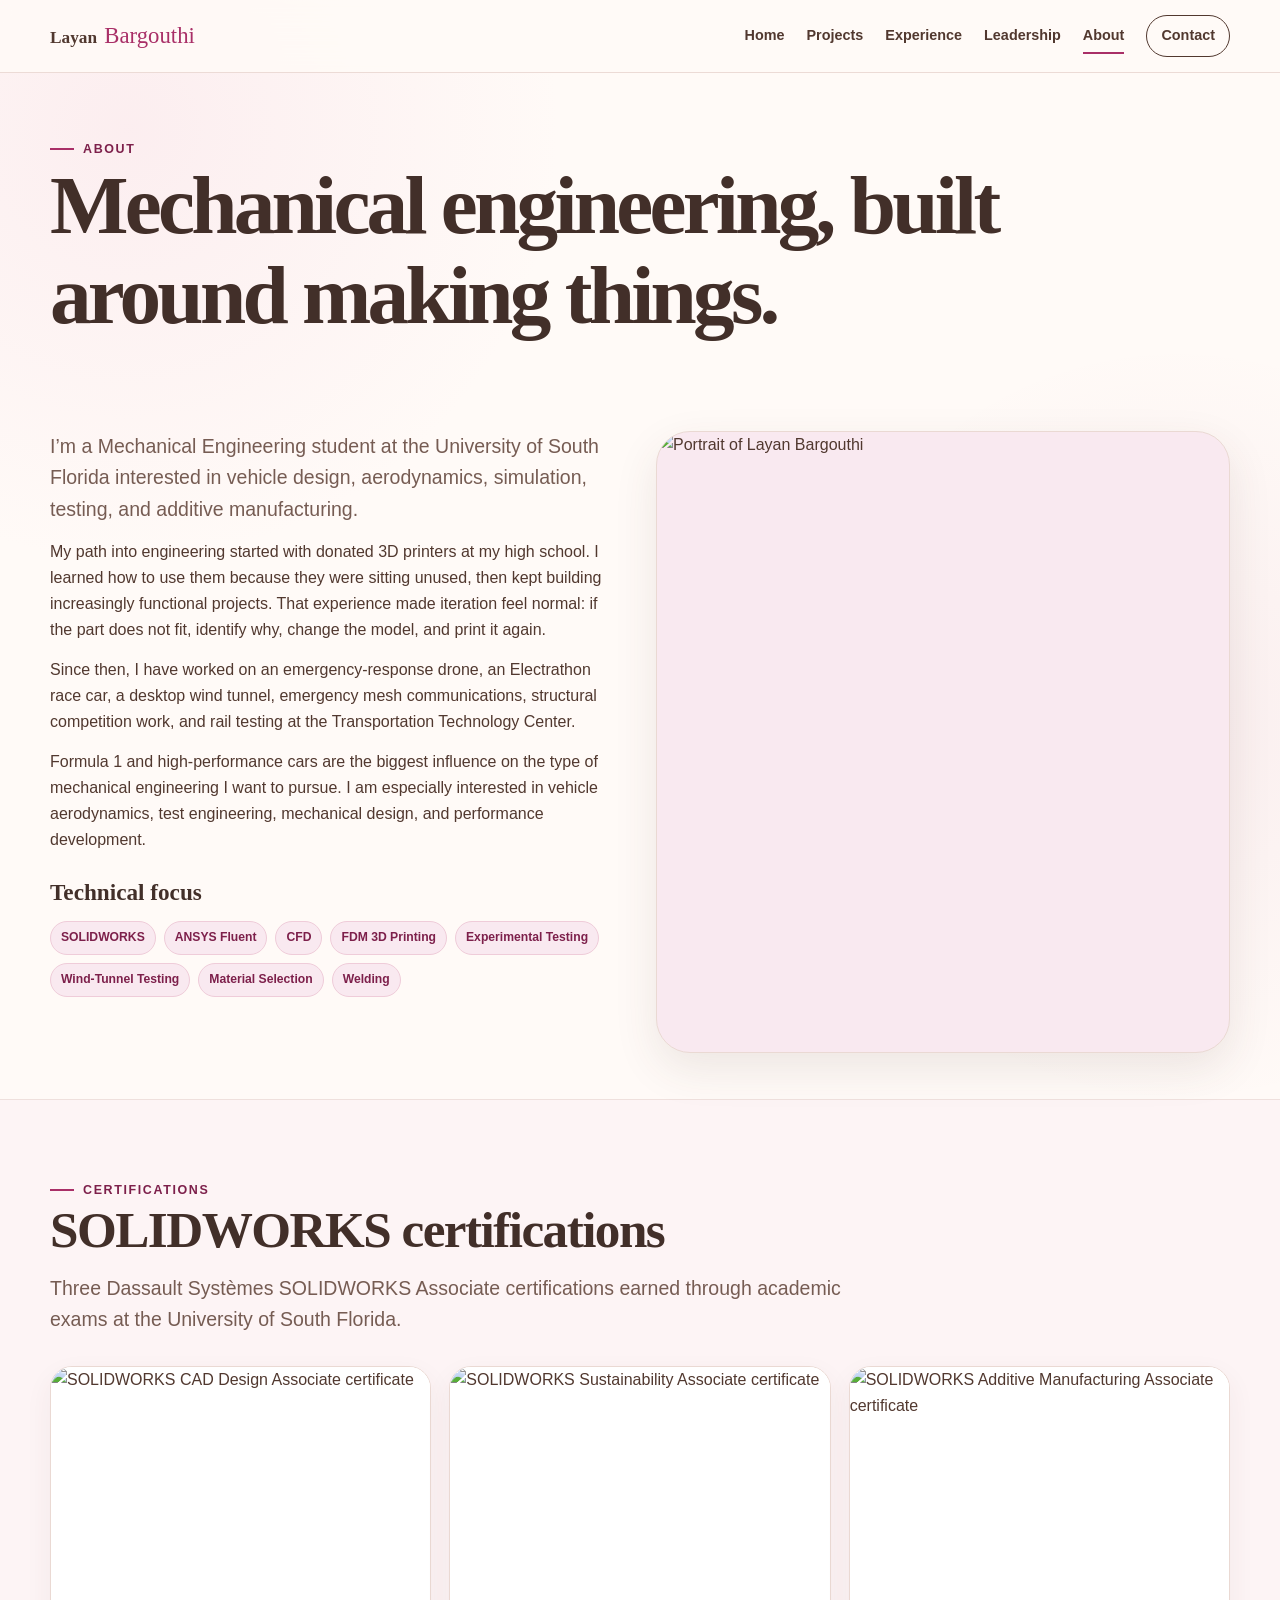
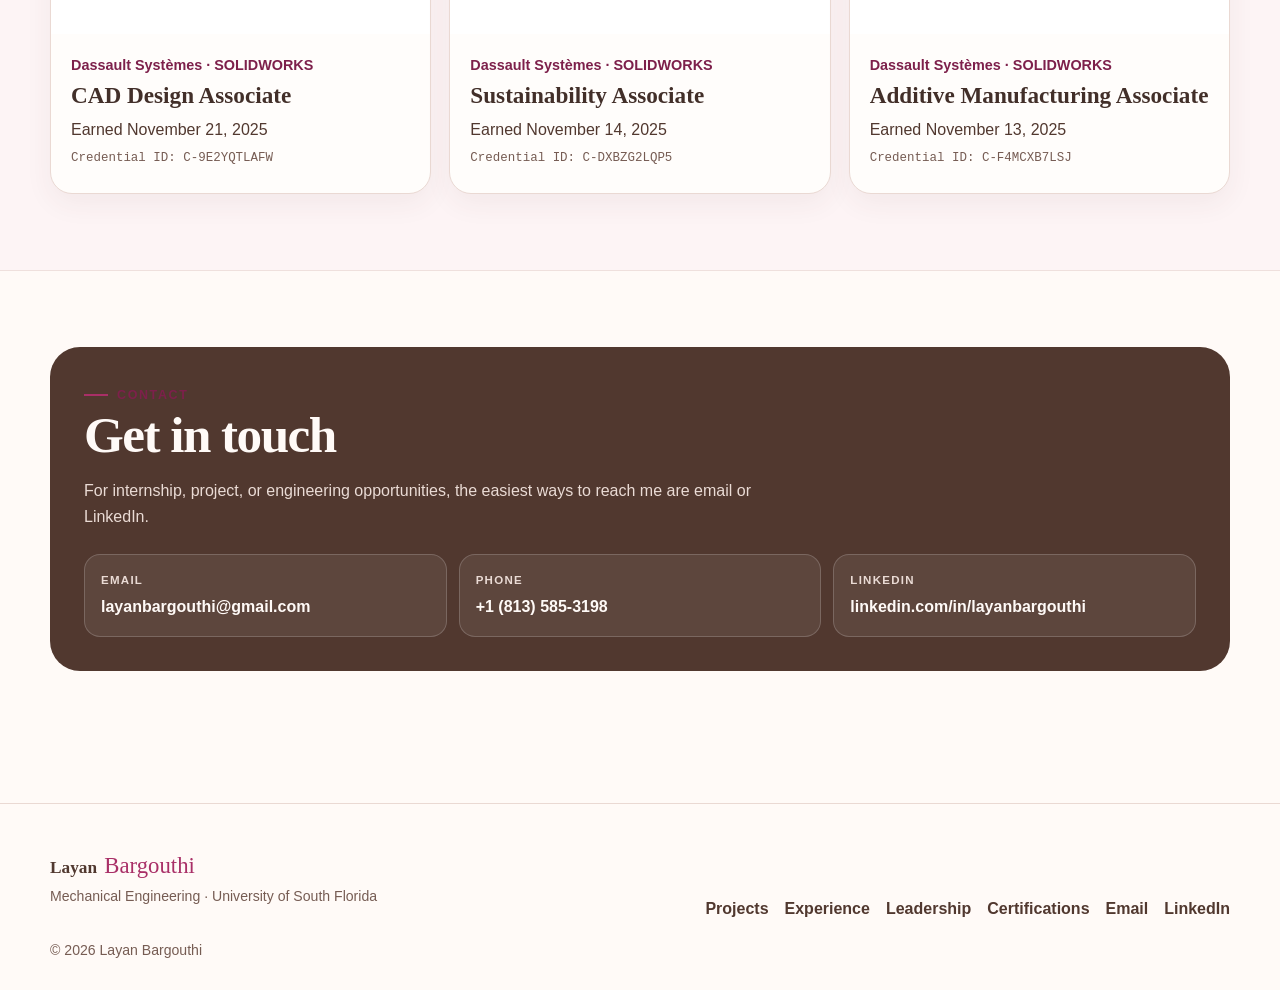
==== about.html @ 8f2fee23 "Add files via upload" ====
<!doctype html><html lang="en"><head><meta charset="utf-8"><meta name="viewport" content="width=device-width,initial-scale=1">
<meta name="description" content="Layan Bargouthi mechanical engineering portfolio">
<title>About | Layan Bargouthi</title><link rel="stylesheet" href="styles.css"></head><body><header class="site-header"><div class="container nav">
<a class="brand" href="index.html">Layan <span class="signature">Bargouthi</span></a>
<button class="menu-btn" aria-label="Open navigation">☰</button>
<nav class="nav-links"><a href="index.html" class="">Home</a><a href="projects.html" class="">Projects</a><a href="experience.html" class="">Experience</a><a href="leadership.html" class="">Leadership</a><a href="about.html" class="active">About</a><a class="nav-cta" href="about.html#contact">Contact</a></nav>
</div></header><main>
<section class="project-hero"><div class="container"><span class="eyebrow">About</span><h1>Mechanical engineering, built around making things.</h1></div></section>
<section class="section tight"><div class="container split">
<div>
<p class="lead">I’m a Mechanical Engineering student at the University of South Florida interested in vehicle design, aerodynamics, simulation, testing, and additive manufacturing.</p>
<p>My path into engineering started with donated 3D printers at my high school. I learned how to use them because they were sitting unused, then kept building increasingly functional projects. That experience made iteration feel normal: if the part does not fit, identify why, change the model, and print it again.</p>
<p>Since then, I have worked on an emergency-response drone, an Electrathon race car, a desktop wind tunnel, emergency mesh communications, structural competition work, and rail testing at the Transportation Technology Center.</p>
<p>Formula 1 and high-performance cars are the biggest influence on the type of mechanical engineering I want to pursue. I am especially interested in vehicle aerodynamics, test engineering, mechanical design, and performance development.</p>
<h3 style="margin-top:28px">Technical focus</h3>
<div class="tag-row"><span class="tag">SOLIDWORKS</span><span class="tag">ANSYS Fluent</span><span class="tag">CFD</span><span class="tag">FDM 3D Printing</span><span class="tag">Experimental Testing</span><span class="tag">Wind-Tunnel Testing</span><span class="tag">Material Selection</span><span class="tag">Welding</span></div>
</div>
<div class="hero-photo" style="min-height:620px"><img src="assets/headshot.jpg" alt="Portrait of Layan Bargouthi" style="min-height:620px"></div>
</div></section>

<section class="section soft" id="certifications"><div class="container"><span class="eyebrow">Certifications</span><h2>SOLIDWORKS certifications</h2>
<p class="lead">Three Dassault Systèmes SOLIDWORKS Associate certifications earned through academic exams at the University of South Florida.</p>
<div class="cert-grid">
<article class="cert-card"><button class="cert-image-button" type="button" aria-label="View SOLIDWORKS CAD Design Associate certificate"><img data-lightbox src="assets/cert-cad-design.jpg" alt="SOLIDWORKS CAD Design Associate certificate"></button><div class="cert-copy"><span class="kicker">Dassault Systèmes · SOLIDWORKS</span><h3>CAD Design Associate</h3><p>Earned November 21, 2025</p><p class="credential-id">Credential ID: C-9E2YQTLAFW</p></div></article>
<article class="cert-card"><button class="cert-image-button" type="button" aria-label="View SOLIDWORKS Sustainability Associate certificate"><img data-lightbox src="assets/cert-sustainability.jpg" alt="SOLIDWORKS Sustainability Associate certificate"></button><div class="cert-copy"><span class="kicker">Dassault Systèmes · SOLIDWORKS</span><h3>Sustainability Associate</h3><p>Earned November 14, 2025</p><p class="credential-id">Credential ID: C-DXBZG2LQP5</p></div></article>
<article class="cert-card"><button class="cert-image-button" type="button" aria-label="View SOLIDWORKS Additive Manufacturing Associate certificate"><img data-lightbox src="assets/cert-additive-manufacturing.jpg" alt="SOLIDWORKS Additive Manufacturing Associate certificate"></button><div class="cert-copy"><span class="kicker">Dassault Systèmes · SOLIDWORKS</span><h3>Additive Manufacturing Associate</h3><p>Earned November 13, 2025</p><p class="credential-id">Credential ID: C-F4MCXB7LSJ</p></div></article>
</div></div></section>

<section class="section" id="contact"><div class="container contact-box"><span class="eyebrow">Contact</span><h2>Get in touch</h2>
<p class="contact-intro">For internship, project, or engineering opportunities, the easiest ways to reach me are email or LinkedIn.</p>
<div class="contact-links">
<a href="mailto:layanbargouthi@gmail.com"><span>Email</span><strong>layanbargouthi@gmail.com</strong></a>
<a href="tel:+18135853198"><span>Phone</span><strong>+1 (813) 585-3198</strong></a>
<a href="https://www.linkedin.com/in/layanbargouthi/" target="_blank" rel="noopener"><span>LinkedIn</span><strong>linkedin.com/in/layanbargouthi</strong></a>
</div>
</div></section>
</main><footer class="footer"><div class="container footer-grid">
<div><div class="brand">Layan <span class="signature">Bargouthi</span></div><p class="small">Mechanical Engineering · University of South Florida</p></div>
<div class="footer-links"><a href="projects.html">Projects</a><a href="experience.html">Experience</a><a href="leadership.html">Leadership</a><a href="about.html#certifications">Certifications</a><a href="mailto:layanbargouthi@gmail.com">Email</a><a href="https://www.linkedin.com/in/layanbargouthi/" target="_blank" rel="noopener">LinkedIn</a></div>
</div><div class="container small" style="margin-top:18px">© <span data-year></span> Layan Bargouthi</div></footer><script src="script.js"></script></body></html>
---- styles.css ----
:root{
  --bg:#fffaf7;
  --paper:#fffdfb;
  --paper-2:#fbf0f4;
  --pink:#f2c7d8;
  --pink-soft:#f9e9f0;
  --magenta:#a92f67;
  --magenta-dark:#7d204b;
  --brown:#51382f;
  --brown-2:#765c53;
  --line:#ead9d3;
  --sage:#dfe8de;
  --shadow:0 16px 44px rgba(81,56,47,.10);
  --radius:24px;
}
*{box-sizing:border-box}
html{scroll-behavior:smooth}
body{
  margin:0;
  color:var(--brown);
  background:
    radial-gradient(circle at 10% 5%, rgba(242,199,216,.24), transparent 27rem),
    radial-gradient(circle at 92% 28%, rgba(169,47,103,.06), transparent 24rem),
    var(--bg);
  font-family:"Segoe UI",Arial,sans-serif;
  line-height:1.62;
}
img{max-width:100%;display:block}
a{color:inherit;text-decoration:none}
button{font:inherit}
::selection{background:var(--pink);color:var(--brown)}
.container{width:min(1180px,calc(100% - 40px));margin:auto}
.section{padding:76px 0}
.section.tight{padding:46px 0}
.section.soft{background:rgba(249,233,240,.42);border-block:1px solid rgba(234,217,211,.7)}
.eyebrow{font-size:.78rem;letter-spacing:.13em;text-transform:uppercase;font-weight:800;color:var(--magenta-dark)}
.eyebrow:before{content:"";display:inline-block;width:24px;height:2px;margin:0 9px 3px 0;background:var(--magenta)}
h1,h2,h3,h4{font-family:Georgia,"Times New Roman",serif;line-height:1.08;margin:0 0 16px;color:#422f29}
h1{font-size:clamp(3rem,7vw,6.5rem);letter-spacing:-.045em}
h2{font-size:clamp(2rem,4vw,3.8rem);letter-spacing:-.03em}
h3{font-size:1.45rem}
h4{font-size:1.08rem}
p{margin:0 0 14px}
.lead{font-size:clamp(1.05rem,1.8vw,1.22rem);color:var(--brown-2);max-width:820px}
.signature{font-family:"Segoe Script","Brush Script MT",cursive;color:var(--magenta);font-weight:400}
.muted{color:var(--brown-2)}
.kicker{font-weight:800;color:var(--magenta-dark);font-size:.9rem}
.small{font-size:.88rem;color:var(--brown-2)}
code{font-family:Consolas,monospace;background:var(--pink-soft);padding:.1em .35em;border-radius:6px}
hr{border:0;border-top:1px solid var(--line);margin:34px 0}

.site-header{position:sticky;top:0;z-index:60;background:rgba(255,250,247,.92);backdrop-filter:blur(16px);border-bottom:1px solid rgba(234,217,211,.9)}
.nav{height:72px;display:flex;align-items:center;justify-content:space-between;gap:22px}
.brand{font-family:Georgia,"Times New Roman",serif;font-weight:700;font-size:1.08rem;white-space:nowrap}
.brand .signature{font-size:1.42rem;margin-left:3px}
.nav-links{display:flex;gap:22px;align-items:center;font-weight:700;font-size:.9rem}
.nav-links a{padding:8px 0;position:relative}
.nav-links a:after{content:"";position:absolute;height:2px;left:0;right:100%;bottom:2px;background:var(--magenta);transition:.2s ease}
.nav-links a:hover:after,.nav-links a.active:after{right:0}
.nav-cta{border:1px solid var(--brown);padding:8px 14px!important;border-radius:999px}
.nav-cta:after{display:none}
.menu-btn{display:none;border:0;background:transparent;font-size:1.35rem;color:var(--brown)}

.hero{padding:72px 0 64px}
.hero-grid{display:grid;grid-template-columns:1.05fr .75fr;gap:58px;align-items:center}
.hero h1{font-size:clamp(3.5rem,7vw,6.6rem);max-width:780px}
.hero-copy .lead{max-width:720px}
.hero-actions{display:flex;gap:12px;flex-wrap:wrap;margin-top:26px}
.btn{display:inline-flex;align-items:center;justify-content:center;gap:8px;padding:12px 18px;border-radius:999px;border:1px solid var(--brown);font-weight:800;transition:.2s ease}
.btn.primary{background:var(--brown);color:#fff}
.btn.secondary{background:rgba(255,255,255,.55)}
.btn:hover{transform:translateY(-2px);box-shadow:0 8px 20px rgba(81,56,47,.12)}
.hero-photo{border-radius:34px;overflow:hidden;box-shadow:var(--shadow);border:1px solid var(--line);background:var(--pink-soft);position:relative;min-height:520px}
.hero-photo img{width:100%;height:100%;min-height:520px;object-fit:cover;object-position:center 34%}
.hero-photo .photo-label{position:absolute;left:18px;bottom:18px;background:rgba(255,253,251,.90);backdrop-filter:blur(8px);padding:10px 13px;border-radius:14px;border:1px solid var(--line);font-size:.85rem}
.quick-grid{display:grid;grid-template-columns:repeat(3,1fr);gap:12px;margin-top:30px}
.quick{background:rgba(255,253,251,.72);border:1px solid var(--line);padding:15px 16px;border-radius:18px}
.quick strong{display:block;font-size:1rem;color:var(--magenta-dark)}
.quick span{display:block;font-size:.84rem;color:var(--brown-2);margin-top:3px}

.card-grid{display:grid;grid-template-columns:repeat(3,1fr);gap:22px;margin-top:32px}
.card{background:rgba(255,253,251,.92);border:1px solid var(--line);border-radius:var(--radius);overflow:hidden;box-shadow:0 10px 28px rgba(81,56,47,.06);transition:.22s ease;display:flex;flex-direction:column}
.card:hover{transform:translateY(-4px);box-shadow:var(--shadow)}
.card-media{aspect-ratio:16/10;overflow:hidden;background:var(--pink-soft)}
.card-media img{width:100%;height:100%;object-fit:cover}
.card-body{padding:22px;display:flex;flex-direction:column;flex:1}
.card-body p{color:var(--brown-2)}
.card-link{margin-top:auto;padding-top:10px;font-weight:800;color:var(--magenta-dark)}
.tag-row,.project-meta{display:flex;gap:8px;flex-wrap:wrap}
.tag{font-size:.76rem;font-weight:800;padding:6px 10px;background:var(--pink-soft);color:var(--magenta-dark);border:1px solid #efccd9;border-radius:999px}
.project-meta{margin:18px 0 0}
.wide-card{display:grid;grid-template-columns:1fr 1fr;overflow:hidden;border:1px solid var(--line);border-radius:30px;background:var(--paper);box-shadow:var(--shadow)}
.wide-card .media{min-height:360px}
.wide-card .media img{width:100%;height:100%;object-fit:cover}
.wide-card .copy{padding:36px}

.feature-band{background:var(--brown);color:#fffaf7;border-radius:30px;padding:36px;display:grid;grid-template-columns:1.1fr .9fr;gap:38px;align-items:center}
.feature-band h2{color:#fffaf7}
.feature-band .lead{color:#eadbd5}
.feature-band .eyebrow{color:var(--pink)}
.feature-band .eyebrow:before{background:var(--pink)}
.pill-list{display:flex;gap:9px;flex-wrap:wrap}
.pill-list span{font-size:.87rem;padding:8px 11px;border-radius:999px;border:1px solid rgba(255,255,255,.22);background:rgba(255,255,255,.08)}

.project-hero{padding:62px 0 28px}
.project-hero h1{font-size:clamp(3rem,6.5vw,6rem)}
.project-layout{display:grid;grid-template-columns:minmax(0,1fr) 300px;gap:42px;align-items:start}
.project-main{min-width:0}
.project-aside{position:sticky;top:96px;background:rgba(255,253,251,.92);border:1px solid var(--line);border-radius:22px;padding:20px}
.project-aside h3{margin-bottom:10px}
.project-aside ul{list-style:none;margin:0;padding:0}
.project-aside li{padding:10px 0;border-bottom:1px solid var(--line)}
.project-aside li:last-child{border-bottom:0}
.project-aside small{display:block;font-size:.7rem;text-transform:uppercase;letter-spacing:.09em;font-weight:800;color:var(--brown-2)}
.project-aside strong{display:block;margin-top:2px}
.project-aside .mini-links{display:grid;gap:7px;margin-top:16px}
.project-aside .mini-links a{font-size:.85rem;color:var(--magenta-dark);font-weight:800}
.hero-image{border-radius:28px;overflow:hidden;margin:12px 0 42px;border:1px solid var(--line);box-shadow:var(--shadow);background:#eee}
.hero-image img{width:100%;height:auto;max-height:650px;object-fit:cover}
.hero-image.tall img{max-height:760px}
.caption{font-size:.82rem;color:var(--brown-2);margin-top:8px}
.content-block{margin:0 0 46px}
.content-block h2{font-size:clamp(1.9rem,3.5vw,3rem)}
.content-block h3{margin-top:24px}
.bullets{margin:12px 0 0;padding-left:20px}
.bullets li{margin:7px 0}
.callout{padding:22px 24px;background:var(--pink-soft);border-left:4px solid var(--magenta);border-radius:0 18px 18px 0;margin:22px 0}
.metric-grid{display:grid;grid-template-columns:repeat(3,1fr);gap:12px;margin:22px 0}
.metric{border:1px solid var(--line);background:var(--paper);border-radius:18px;padding:17px}
.metric strong{display:block;font-size:1.25rem;color:var(--magenta-dark)}
.metric span{font-size:.82rem;color:var(--brown-2)}
.gallery{display:grid;grid-template-columns:repeat(2,1fr);gap:16px;margin:24px 0}
.gallery.three{grid-template-columns:repeat(3,1fr)}
.figure{margin:0}
.figure button{all:unset;display:block;width:100%;cursor:zoom-in}
.figure img{width:100%;height:300px;object-fit:cover;border-radius:20px;border:1px solid var(--line);background:#eee}
.figure.contain img{object-fit:contain;background:#fff}
.figure.tall img{height:420px}
.figure figcaption{font-size:.82rem;color:var(--brown-2);margin-top:7px}
.results-table{width:100%;border-collapse:collapse;margin:20px 0;background:var(--paper);border:1px solid var(--line);border-radius:18px;overflow:hidden;display:table}
.results-table th,.results-table td{padding:11px 13px;border-bottom:1px solid var(--line);text-align:left}
.results-table th{background:var(--pink-soft);color:var(--magenta-dark)}
.results-table tr:last-child td{border-bottom:0}
.steps{counter-reset:step;display:grid;gap:12px;margin:18px 0}
.step{display:grid;grid-template-columns:42px 1fr;gap:12px;align-items:start;background:var(--paper);border:1px solid var(--line);padding:14px;border-radius:16px}
.step:before{counter-increment:step;content:counter(step);width:32px;height:32px;display:grid;place-items:center;border-radius:50%;background:var(--magenta);color:#fff;font-weight:800}
.note{font-size:.88rem;color:var(--brown-2);padding:14px 16px;border:1px dashed #d8babf;border-radius:14px;background:rgba(255,255,255,.45)}

.split{display:grid;grid-template-columns:1fr 1fr;gap:32px;align-items:start}
.photo-stack{display:grid;grid-template-columns:1fr 1fr;gap:12px}
.photo-stack img{width:100%;height:300px;object-fit:cover;border-radius:20px;border:1px solid var(--line)}
.photo-stack img:first-child{grid-column:1/-1;height:360px}
.timeline{display:grid;gap:16px;margin-top:22px}
.timeline-item{display:grid;grid-template-columns:140px 1fr;gap:20px}
.timeline-date{font-weight:900;color:var(--magenta-dark)}
.timeline-content{padding:0 0 18px 18px;border-left:2px solid var(--pink)}

.text-cards{display:grid;grid-template-columns:repeat(3,1fr);gap:16px;margin-top:26px}
.text-card{padding:22px;background:var(--paper);border:1px solid var(--line);border-radius:20px}
.text-card p{color:var(--brown-2)}

.newsletter-spread{display:grid;grid-template-columns:1fr 1fr;gap:16px;align-items:start}
.newsletter-spread img{width:100%;border:1px solid var(--line);border-radius:18px;box-shadow:0 10px 26px rgba(81,56,47,.08)}

.contact-box{background:var(--brown);color:#fffaf7;border-radius:30px;padding:34px}
.contact-box h2{color:#fffaf7}
.contact-box a{color:var(--pink);font-weight:800}

.footer{padding:44px 0 28px;border-top:1px solid var(--line);margin-top:56px}
.footer-grid{display:flex;justify-content:space-between;align-items:flex-end;gap:28px}
.footer-links{display:flex;gap:16px;flex-wrap:wrap;font-weight:700}

.lightbox{position:fixed;inset:0;z-index:200;background:rgba(35,24,20,.92);display:none;align-items:center;justify-content:center;padding:34px}
.lightbox.open{display:flex}
.lightbox img{max-width:min(1200px,92vw);max-height:85vh;border-radius:18px;box-shadow:0 24px 80px rgba(0,0,0,.4)}
.lightbox-close{position:absolute;right:24px;top:18px;border:0;background:rgba(255,255,255,.12);color:white;width:42px;height:42px;border-radius:50%;font-size:1.5rem;cursor:pointer}

@media(max-width:950px){
  .hero-grid,.project-layout,.split,.feature-band,.wide-card{grid-template-columns:1fr}
  .project-aside{position:static}
  .card-grid{grid-template-columns:repeat(2,1fr)}
  .gallery.three{grid-template-columns:repeat(2,1fr)}
  .hero-photo{min-height:420px}
  .hero-photo img{min-height:420px}
}
@media(max-width:700px){
  .container{width:min(100% - 26px,1180px)}
  .nav-links{display:none;position:absolute;top:72px;left:13px;right:13px;flex-direction:column;align-items:flex-start;background:var(--paper);border:1px solid var(--line);border-radius:18px;padding:16px;box-shadow:var(--shadow)}
  .nav-links.open{display:flex}
  .menu-btn{display:block}
  .hero{padding-top:48px}
  .hero-photo,.hero-photo img{min-height:360px}
  .quick-grid,.card-grid,.gallery,.gallery.three,.metric-grid,.text-cards,.newsletter-spread{grid-template-columns:1fr}
  .figure img,.figure.tall img{height:auto;max-height:520px}
  .timeline-item{grid-template-columns:1fr;gap:4px}
  .timeline-content{border-left:0;padding-left:0}
  .section{padding:56px 0}
  .footer-grid{flex-direction:column;align-items:flex-start}
}

/* Final portfolio additions */
.contain-media{background:#fff}
.contain-media img{object-fit:contain;padding:10px}
.personal-build-grid .card-media{aspect-ratio:4/3}
.personal-hero img{object-fit:contain;background:#fff;max-height:720px}
.cert-grid{display:grid;grid-template-columns:repeat(3,1fr);gap:18px;margin-top:30px}
.cert-card{background:var(--paper);border:1px solid var(--line);border-radius:22px;overflow:hidden;box-shadow:0 10px 28px rgba(81,56,47,.06)}
.cert-image-button{all:unset;display:block;width:100%;cursor:zoom-in;background:#fff}
.cert-card img{width:100%;aspect-ratio:1.42/1;object-fit:contain;background:#fff}
.cert-copy{padding:18px 20px 20px}
.cert-copy h3{margin:5px 0 9px}
.cert-copy p{margin-bottom:5px}
.credential-id{font-family:Consolas,monospace;font-size:.78rem;color:var(--brown-2);word-break:break-word}
.contact-intro{max-width:720px;color:#eadbd5}
.contact-links{display:grid;grid-template-columns:repeat(3,1fr);gap:12px;margin-top:24px}
.contact-links a{display:block;padding:16px;border-radius:16px;border:1px solid rgba(255,255,255,.18);background:rgba(255,255,255,.07);transition:.2s ease}
.contact-links a:hover{transform:translateY(-2px);background:rgba(255,255,255,.11)}
.contact-links span{display:block;font-size:.72rem;text-transform:uppercase;letter-spacing:.11em;color:#eadbd5;font-weight:800;margin-bottom:4px}
.contact-links strong{color:#fffaf7;display:block;overflow-wrap:anywhere}
.homepage-secondary{align-items:stretch}
.homepage-secondary>div{background:var(--paper);border:1px solid var(--line);border-radius:24px;padding:28px}
@media(max-width:950px){.cert-grid{grid-template-columns:1fr 1fr}.contact-links{grid-template-columns:1fr}}
@media(max-width:700px){.cert-grid{grid-template-columns:1fr}}
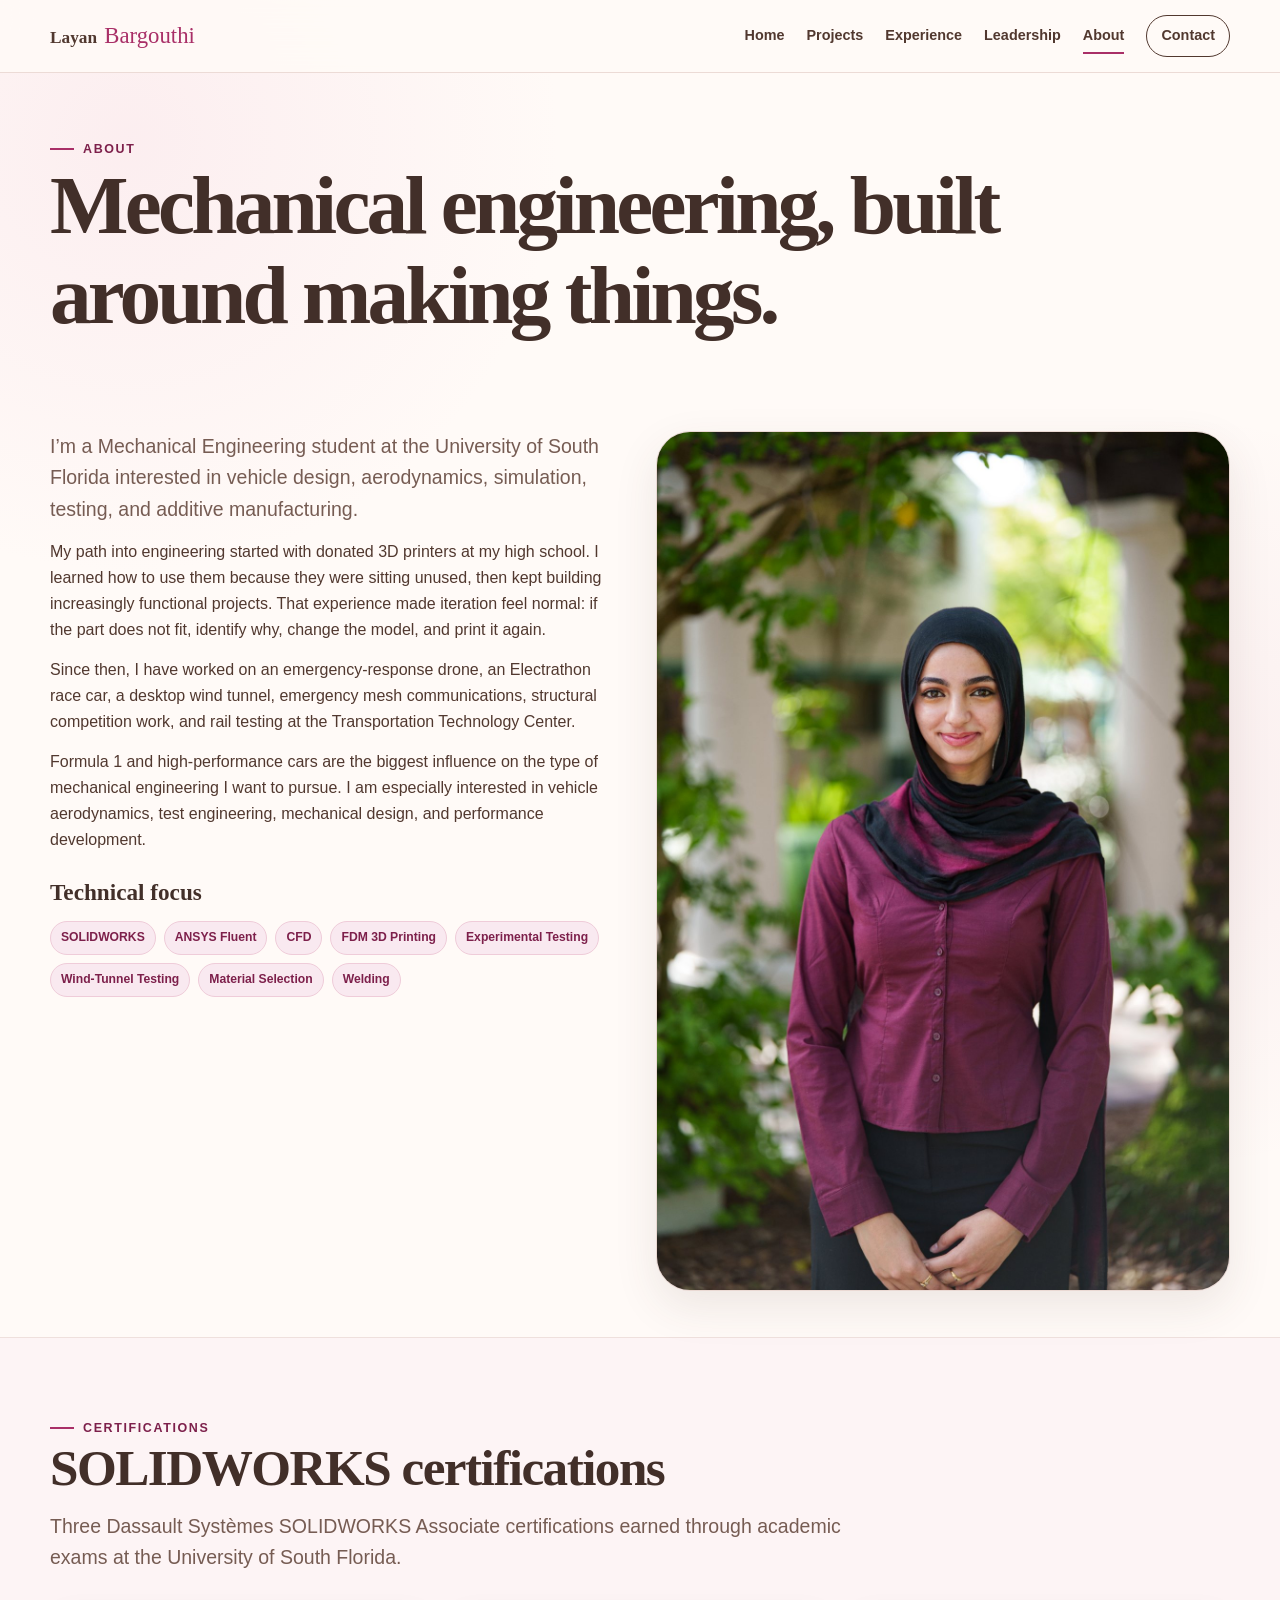
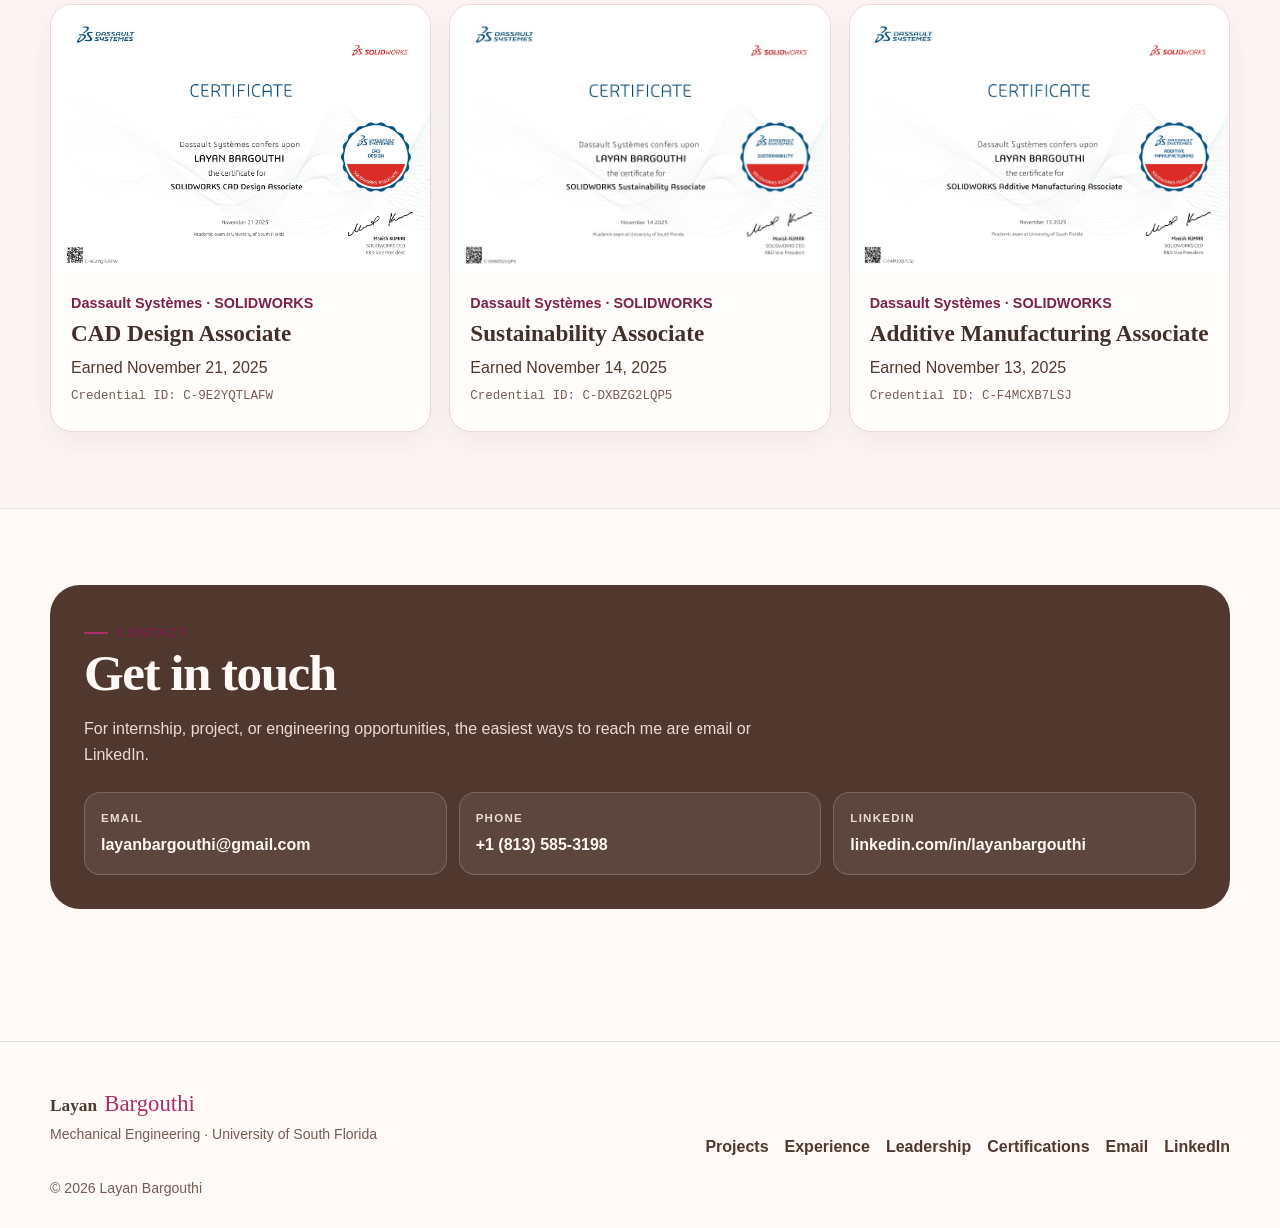
==== commit afdec9dc: "fix image paths" ====
--- a/about.html
+++ b/about.html
@@ -15,15 +15,15 @@
 <h3 style="margin-top:28px">Technical focus</h3>
 <div class="tag-row"><span class="tag">SOLIDWORKS</span><span class="tag">ANSYS Fluent</span><span class="tag">CFD</span><span class="tag">FDM 3D Printing</span><span class="tag">Experimental Testing</span><span class="tag">Wind-Tunnel Testing</span><span class="tag">Material Selection</span><span class="tag">Welding</span></div>
 </div>
-<div class="hero-photo" style="min-height:620px"><img src="assets/headshot.jpg" alt="Portrait of Layan Bargouthi" style="min-height:620px"></div>
+<div class="hero-photo" style="min-height:620px"><img src="headshot.jpg" alt="Portrait of Layan Bargouthi" style="min-height:620px"></div>
 </div></section>
 
 <section class="section soft" id="certifications"><div class="container"><span class="eyebrow">Certifications</span><h2>SOLIDWORKS certifications</h2>
 <p class="lead">Three Dassault Systèmes SOLIDWORKS Associate certifications earned through academic exams at the University of South Florida.</p>
 <div class="cert-grid">
-<article class="cert-card"><button class="cert-image-button" type="button" aria-label="View SOLIDWORKS CAD Design Associate certificate"><img data-lightbox src="assets/cert-cad-design.jpg" alt="SOLIDWORKS CAD Design Associate certificate"></button><div class="cert-copy"><span class="kicker">Dassault Systèmes · SOLIDWORKS</span><h3>CAD Design Associate</h3><p>Earned November 21, 2025</p><p class="credential-id">Credential ID: C-9E2YQTLAFW</p></div></article>
-<article class="cert-card"><button class="cert-image-button" type="button" aria-label="View SOLIDWORKS Sustainability Associate certificate"><img data-lightbox src="assets/cert-sustainability.jpg" alt="SOLIDWORKS Sustainability Associate certificate"></button><div class="cert-copy"><span class="kicker">Dassault Systèmes · SOLIDWORKS</span><h3>Sustainability Associate</h3><p>Earned November 14, 2025</p><p class="credential-id">Credential ID: C-DXBZG2LQP5</p></div></article>
-<article class="cert-card"><button class="cert-image-button" type="button" aria-label="View SOLIDWORKS Additive Manufacturing Associate certificate"><img data-lightbox src="assets/cert-additive-manufacturing.jpg" alt="SOLIDWORKS Additive Manufacturing Associate certificate"></button><div class="cert-copy"><span class="kicker">Dassault Systèmes · SOLIDWORKS</span><h3>Additive Manufacturing Associate</h3><p>Earned November 13, 2025</p><p class="credential-id">Credential ID: C-F4MCXB7LSJ</p></div></article>
+<article class="cert-card"><button class="cert-image-button" type="button" aria-label="View SOLIDWORKS CAD Design Associate certificate"><img data-lightbox src="cert-cad-design.jpg" alt="SOLIDWORKS CAD Design Associate certificate"></button><div class="cert-copy"><span class="kicker">Dassault Systèmes · SOLIDWORKS</span><h3>CAD Design Associate</h3><p>Earned November 21, 2025</p><p class="credential-id">Credential ID: C-9E2YQTLAFW</p></div></article>
+<article class="cert-card"><button class="cert-image-button" type="button" aria-label="View SOLIDWORKS Sustainability Associate certificate"><img data-lightbox src="cert-sustainability.jpg" alt="SOLIDWORKS Sustainability Associate certificate"></button><div class="cert-copy"><span class="kicker">Dassault Systèmes · SOLIDWORKS</span><h3>Sustainability Associate</h3><p>Earned November 14, 2025</p><p class="credential-id">Credential ID: C-DXBZG2LQP5</p></div></article>
+<article class="cert-card"><button class="cert-image-button" type="button" aria-label="View SOLIDWORKS Additive Manufacturing Associate certificate"><img data-lightbox src="cert-additive-manufacturing.jpg" alt="SOLIDWORKS Additive Manufacturing Associate certificate"></button><div class="cert-copy"><span class="kicker">Dassault Systèmes · SOLIDWORKS</span><h3>Additive Manufacturing Associate</h3><p>Earned November 13, 2025</p><p class="credential-id">Credential ID: C-F4MCXB7LSJ</p></div></article>
 </div></div></section>
 
 <section class="section" id="contact"><div class="container contact-box"><span class="eyebrow">Contact</span><h2>Get in touch</h2>
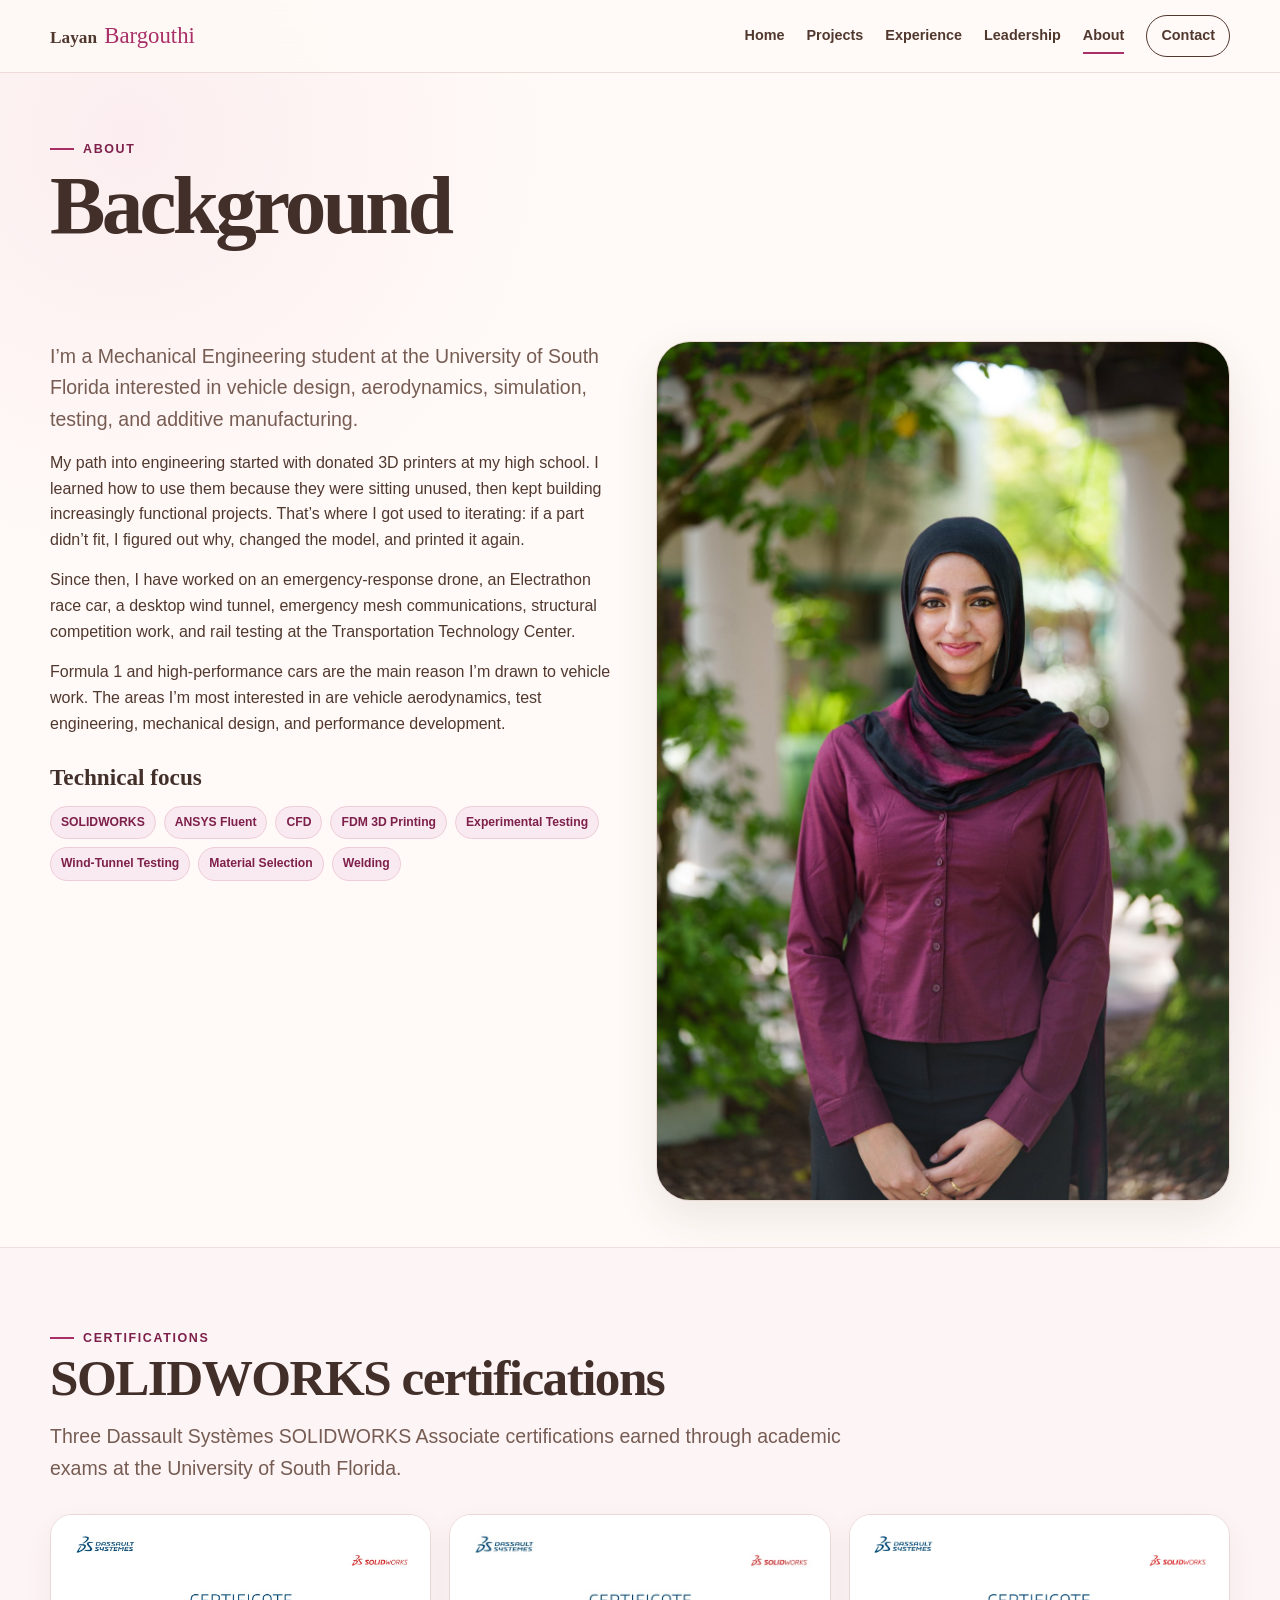
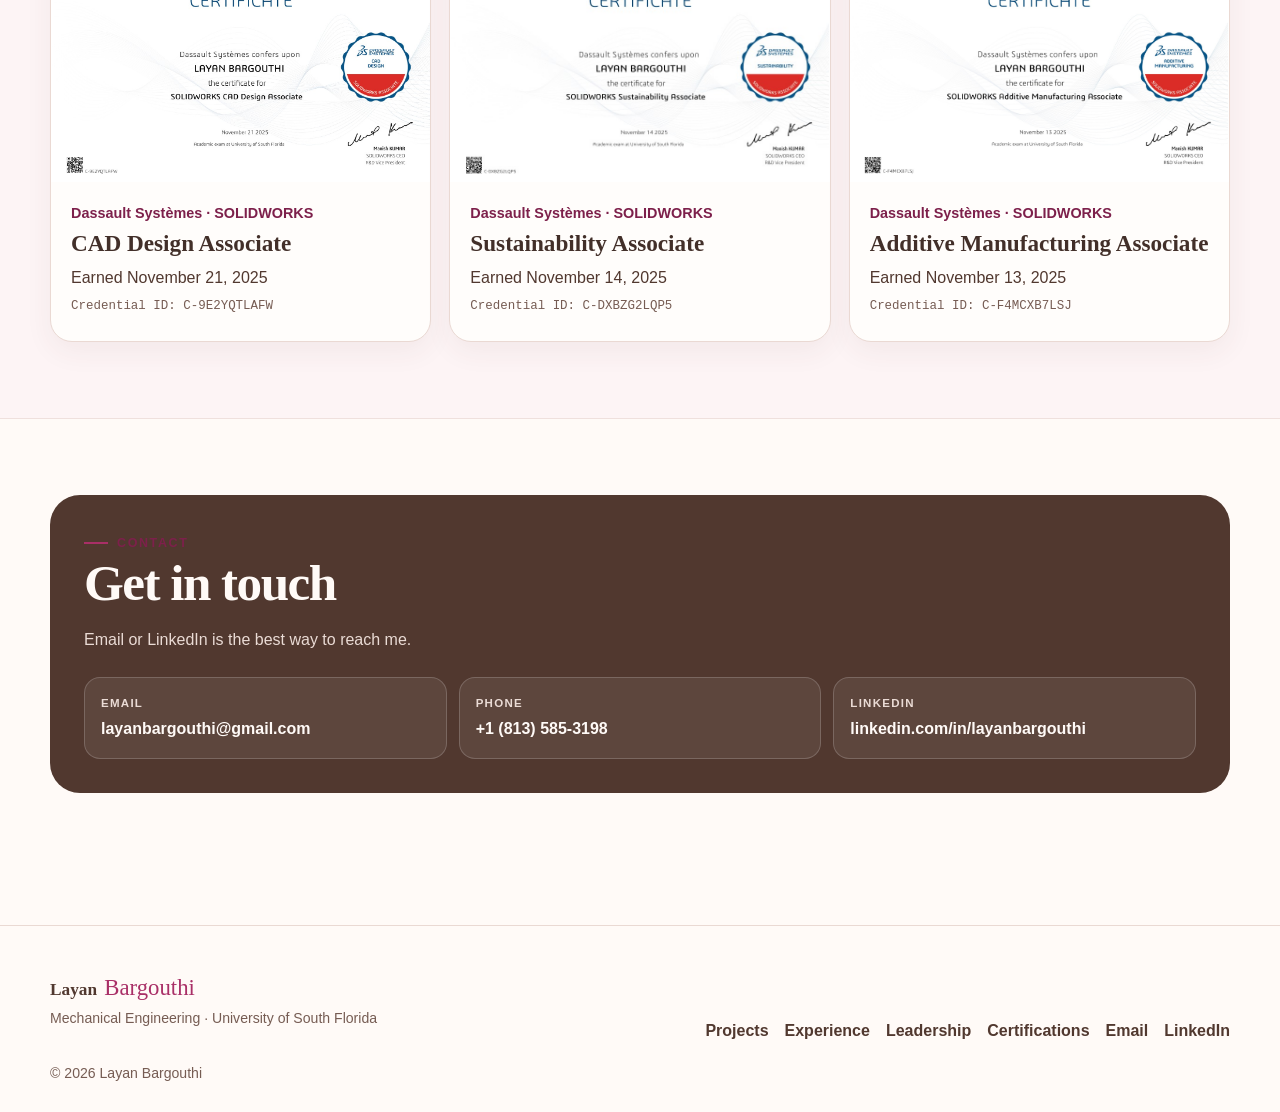
==== commit b338e853: "Tone down portfolio copy Rewrite headlines and summary lines to be plainer and more specific. No pro" ====
--- a/about.html
+++ b/about.html
@@ -5,13 +5,13 @@
 <button class="menu-btn" aria-label="Open navigation">☰</button>
 <nav class="nav-links"><a href="index.html" class="">Home</a><a href="projects.html" class="">Projects</a><a href="experience.html" class="">Experience</a><a href="leadership.html" class="">Leadership</a><a href="about.html" class="active">About</a><a class="nav-cta" href="about.html#contact">Contact</a></nav>
 </div></header><main>
-<section class="project-hero"><div class="container"><span class="eyebrow">About</span><h1>Mechanical engineering, built around making things.</h1></div></section>
+<section class="project-hero"><div class="container"><span class="eyebrow">About</span><h1>Background</h1></div></section>
 <section class="section tight"><div class="container split">
 <div>
 <p class="lead">I’m a Mechanical Engineering student at the University of South Florida interested in vehicle design, aerodynamics, simulation, testing, and additive manufacturing.</p>
-<p>My path into engineering started with donated 3D printers at my high school. I learned how to use them because they were sitting unused, then kept building increasingly functional projects. That experience made iteration feel normal: if the part does not fit, identify why, change the model, and print it again.</p>
+<p>My path into engineering started with donated 3D printers at my high school. I learned how to use them because they were sitting unused, then kept building increasingly functional projects. That’s where I got used to iterating: if a part didn’t fit, I figured out why, changed the model, and printed it again.</p>
 <p>Since then, I have worked on an emergency-response drone, an Electrathon race car, a desktop wind tunnel, emergency mesh communications, structural competition work, and rail testing at the Transportation Technology Center.</p>
-<p>Formula 1 and high-performance cars are the biggest influence on the type of mechanical engineering I want to pursue. I am especially interested in vehicle aerodynamics, test engineering, mechanical design, and performance development.</p>
+<p>Formula 1 and high-performance cars are the main reason I’m drawn to vehicle work. The areas I’m most interested in are vehicle aerodynamics, test engineering, mechanical design, and performance development.</p>
 <h3 style="margin-top:28px">Technical focus</h3>
 <div class="tag-row"><span class="tag">SOLIDWORKS</span><span class="tag">ANSYS Fluent</span><span class="tag">CFD</span><span class="tag">FDM 3D Printing</span><span class="tag">Experimental Testing</span><span class="tag">Wind-Tunnel Testing</span><span class="tag">Material Selection</span><span class="tag">Welding</span></div>
 </div>
@@ -27,7 +27,7 @@
 </div></div></section>
 
 <section class="section" id="contact"><div class="container contact-box"><span class="eyebrow">Contact</span><h2>Get in touch</h2>
-<p class="contact-intro">For internship, project, or engineering opportunities, the easiest ways to reach me are email or LinkedIn.</p>
+<p class="contact-intro">Email or LinkedIn is the best way to reach me.</p>
 <div class="contact-links">
 <a href="mailto:layanbargouthi@gmail.com"><span>Email</span><strong>layanbargouthi@gmail.com</strong></a>
 <a href="tel:+18135853198"><span>Phone</span><strong>+1 (813) 585-3198</strong></a>
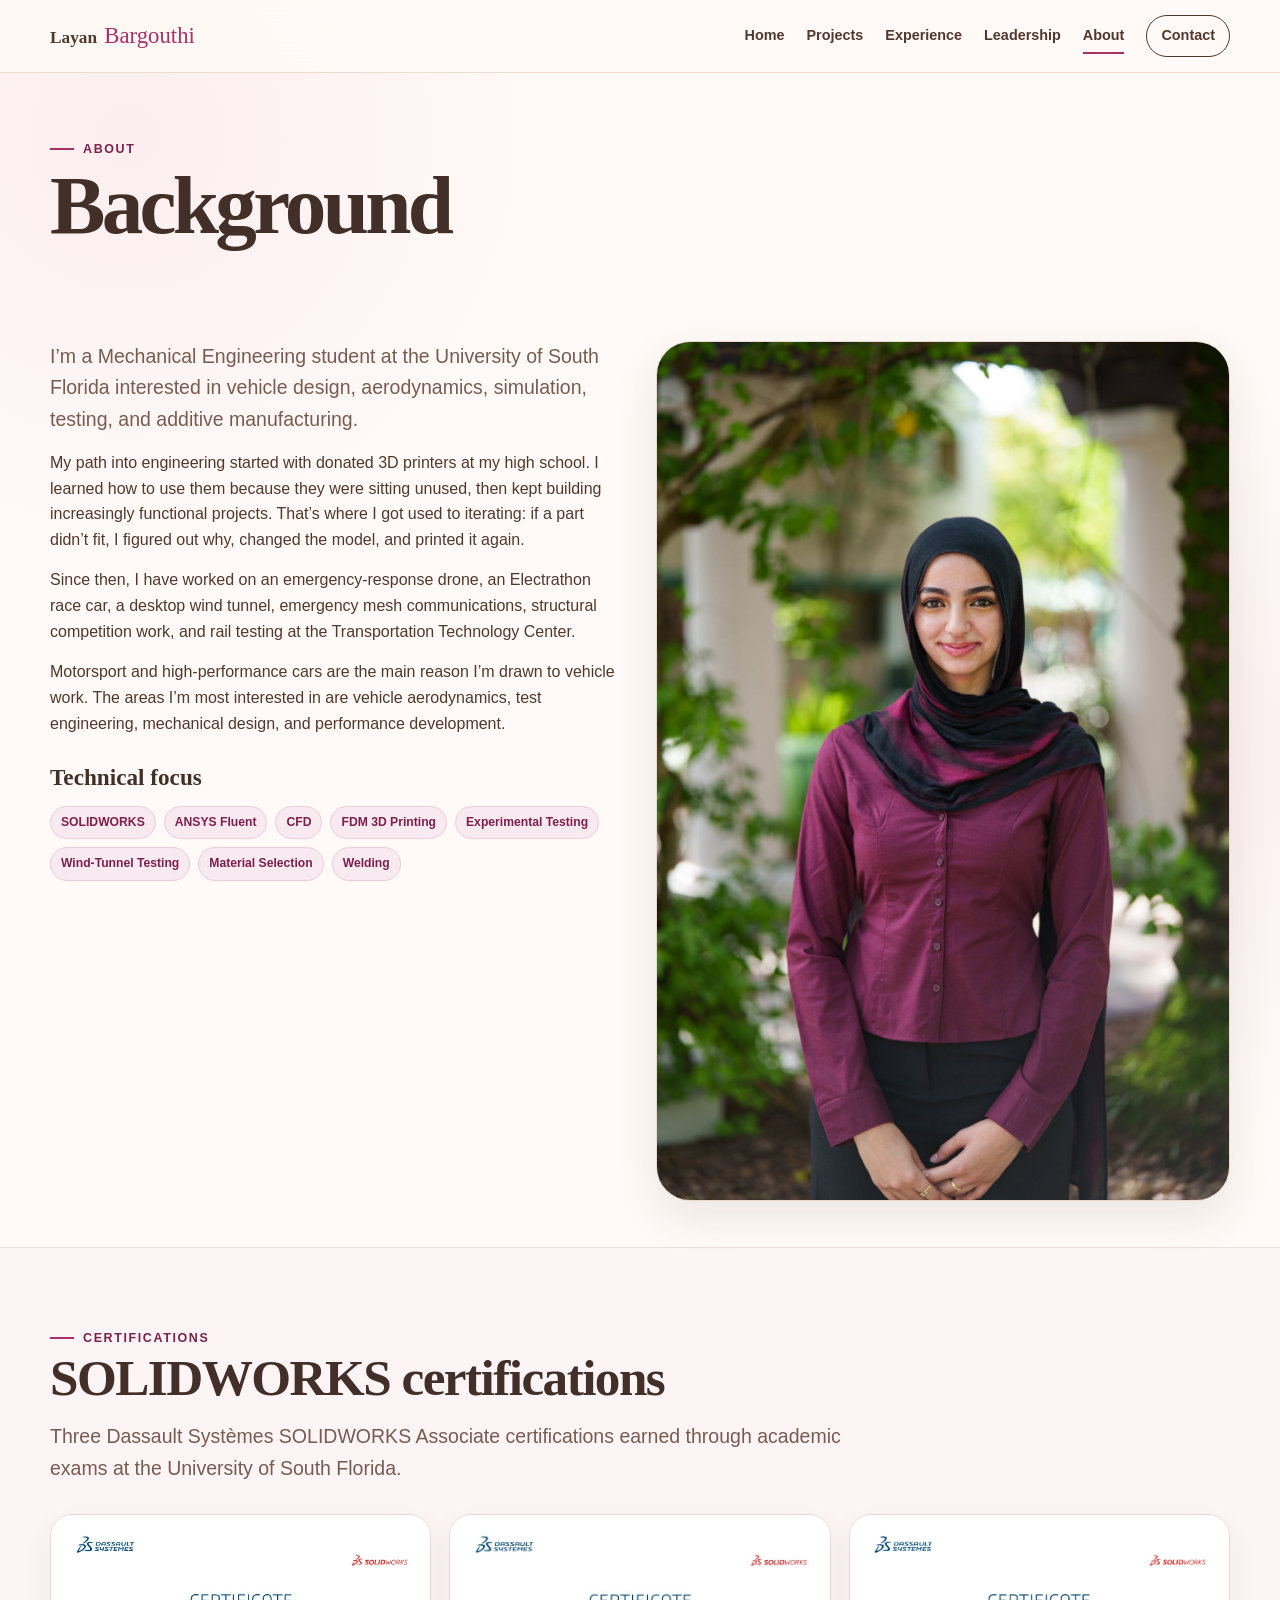
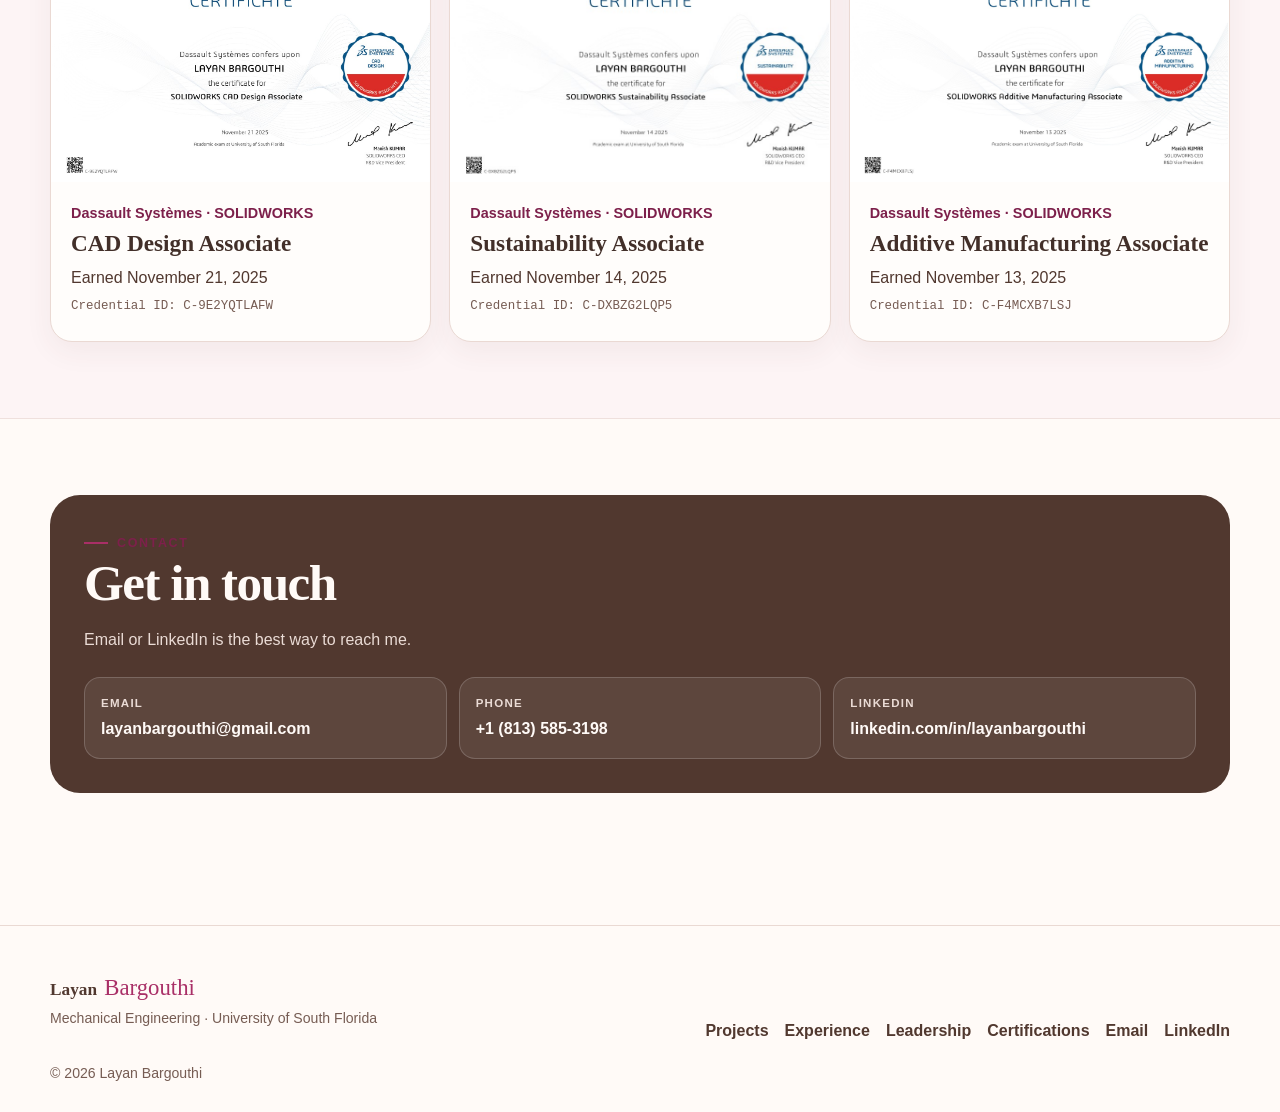
==== commit e4110b32: "Drop F1 tag and four-day wording Co-Authored-By: Claude Opus 5.5 (1M context) <noreply@anthropic.com" ====
--- a/about.html
+++ b/about.html
@@ -11,7 +11,7 @@
 <p class="lead">I’m a Mechanical Engineering student at the University of South Florida interested in vehicle design, aerodynamics, simulation, testing, and additive manufacturing.</p>
 <p>My path into engineering started with donated 3D printers at my high school. I learned how to use them because they were sitting unused, then kept building increasingly functional projects. That’s where I got used to iterating: if a part didn’t fit, I figured out why, changed the model, and printed it again.</p>
 <p>Since then, I have worked on an emergency-response drone, an Electrathon race car, a desktop wind tunnel, emergency mesh communications, structural competition work, and rail testing at the Transportation Technology Center.</p>
-<p>Formula 1 and high-performance cars are the main reason I’m drawn to vehicle work. The areas I’m most interested in are vehicle aerodynamics, test engineering, mechanical design, and performance development.</p>
+<p>Motorsport and high-performance cars are the main reason I’m drawn to vehicle work. The areas I’m most interested in are vehicle aerodynamics, test engineering, mechanical design, and performance development.</p>
 <h3 style="margin-top:28px">Technical focus</h3>
 <div class="tag-row"><span class="tag">SOLIDWORKS</span><span class="tag">ANSYS Fluent</span><span class="tag">CFD</span><span class="tag">FDM 3D Printing</span><span class="tag">Experimental Testing</span><span class="tag">Wind-Tunnel Testing</span><span class="tag">Material Selection</span><span class="tag">Welding</span></div>
 </div>
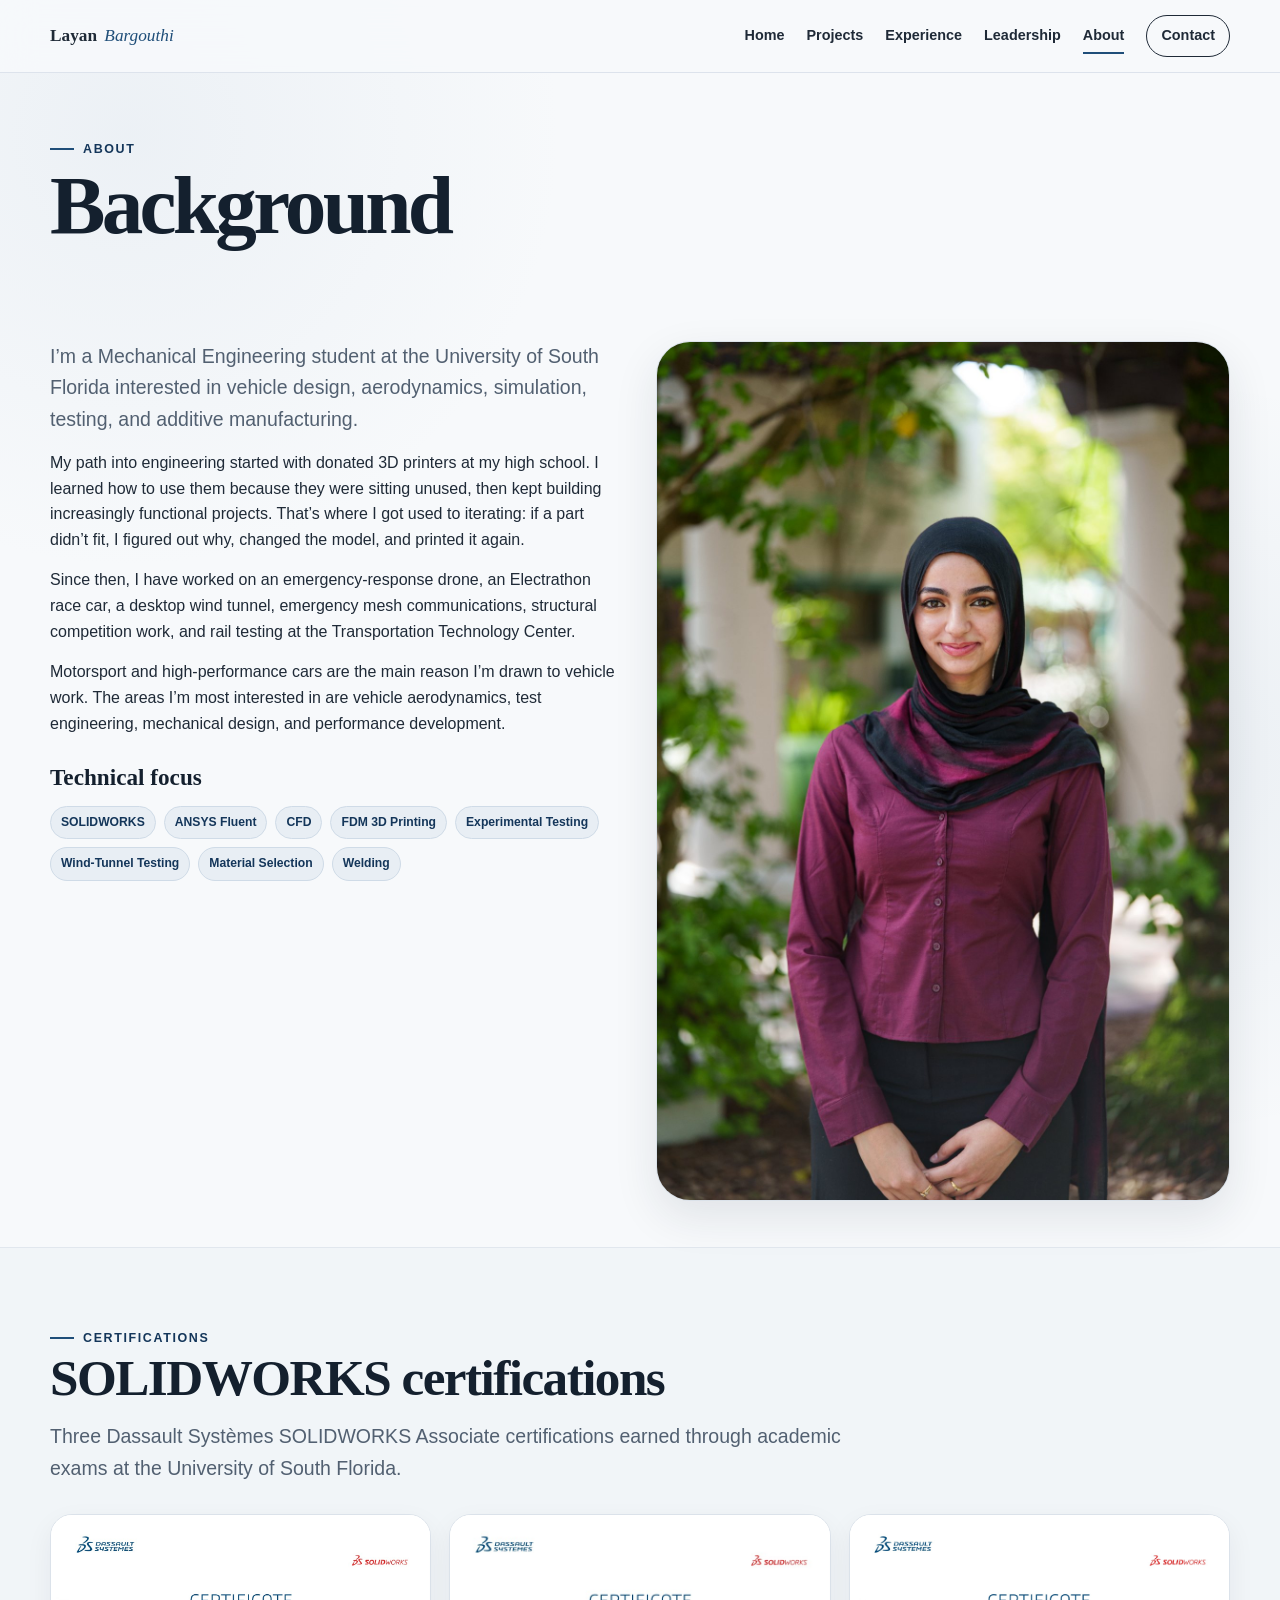
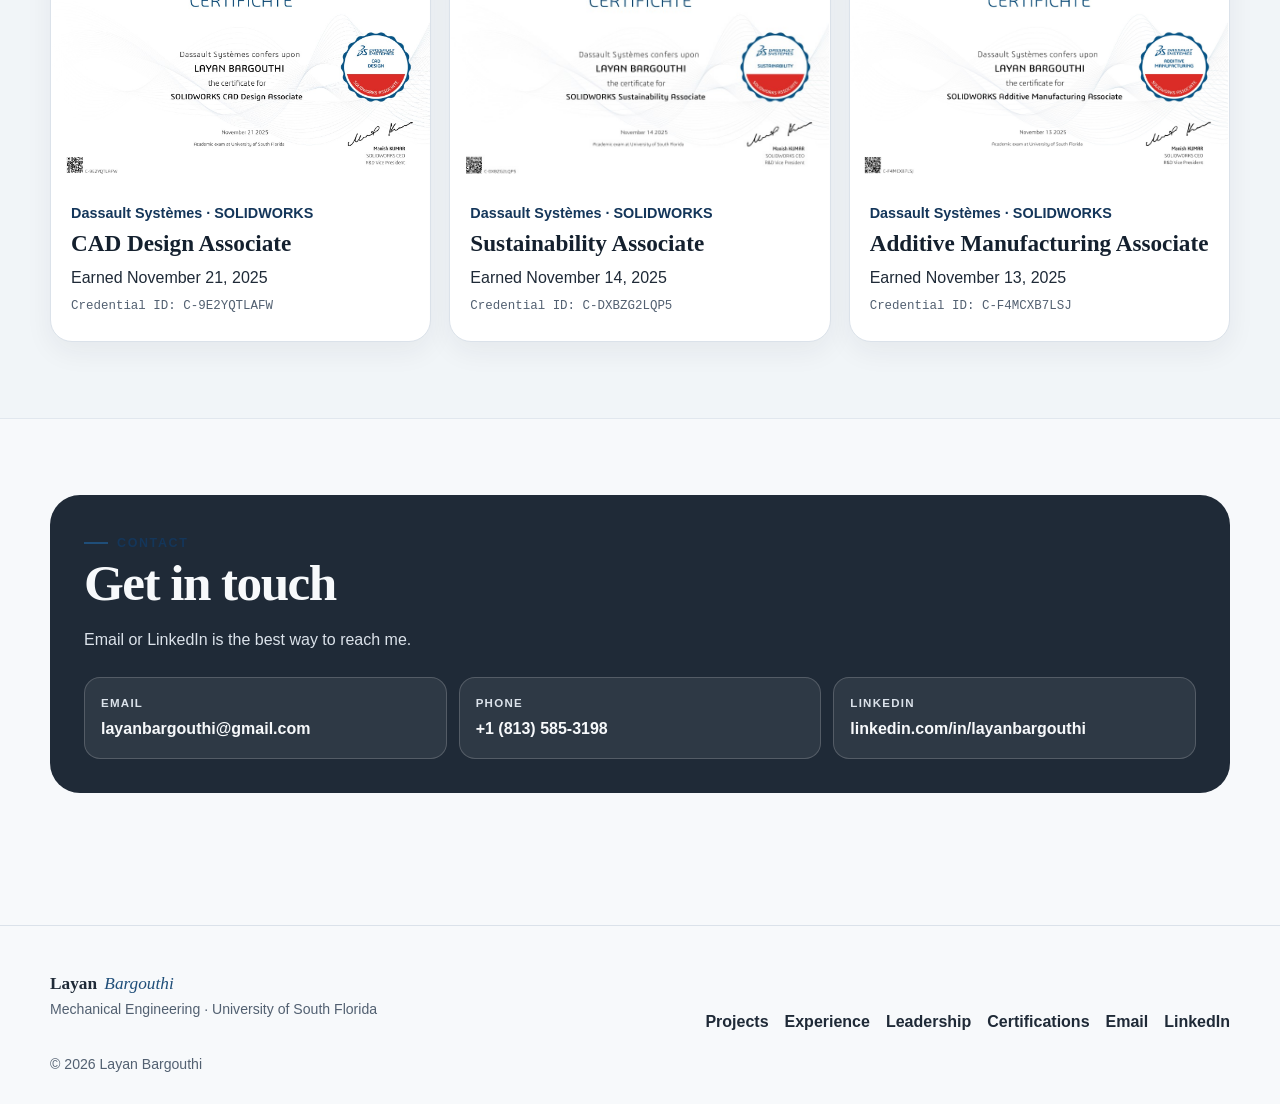
==== commit 0c16da85: "Cache-bust styles and script so the new design shows right away Co-Authored-By: Claude Sonnet 5.5 <n" ====
--- a/about.html
+++ b/about.html
@@ -1,6 +1,6 @@
 <!doctype html><html lang="en"><head><meta charset="utf-8"><meta name="viewport" content="width=device-width,initial-scale=1">
 <meta name="description" content="Layan Bargouthi mechanical engineering portfolio">
-<title>About | Layan Bargouthi</title><link rel="stylesheet" href="styles.css"></head><body><header class="site-header"><div class="container nav">
+<title>About | Layan Bargouthi</title><link rel="stylesheet" href="styles.css?v=20261114"></head><body><header class="site-header"><div class="container nav">
 <a class="brand" href="index.html">Layan <span class="signature">Bargouthi</span></a>
 <button class="menu-btn" aria-label="Open navigation">☰</button>
 <nav class="nav-links"><a href="index.html" class="">Home</a><a href="projects.html" class="">Projects</a><a href="experience.html" class="">Experience</a><a href="leadership.html" class="">Leadership</a><a href="about.html" class="active">About</a><a class="nav-cta" href="about.html#contact">Contact</a></nav>
@@ -37,4 +37,4 @@
 </main><footer class="footer"><div class="container footer-grid">
 <div><div class="brand">Layan <span class="signature">Bargouthi</span></div><p class="small">Mechanical Engineering · University of South Florida</p></div>
 <div class="footer-links"><a href="projects.html">Projects</a><a href="experience.html">Experience</a><a href="leadership.html">Leadership</a><a href="about.html#certifications">Certifications</a><a href="mailto:layanbargouthi@gmail.com">Email</a><a href="https://www.linkedin.com/in/layanbargouthi/" target="_blank" rel="noopener">LinkedIn</a></div>
-</div><div class="container small" style="margin-top:18px">© <span data-year></span> Layan Bargouthi</div></footer><script src="script.js"></script></body></html>+</div><div class="container small" style="margin-top:18px">© <span data-year></span> Layan Bargouthi</div></footer><script src="script.js?v=20261114"></script></body></html>
--- a/styles.css
+++ b/styles.css
@@ -1,17 +1,17 @@
 
 :root{
-  --bg:#fffaf7;
-  --paper:#fffdfb;
-  --paper-2:#fbf0f4;
-  --pink:#f2c7d8;
-  --pink-soft:#f9e9f0;
-  --magenta:#a92f67;
-  --magenta-dark:#7d204b;
-  --brown:#51382f;
-  --brown-2:#765c53;
-  --line:#ead9d3;
+  --bg:#f7f9fb;
+  --paper:#ffffff;
+  --paper-2:#eef2f6;
+  --tint:#c9d6e3;
+  --tint-soft:#e8eef4;
+  --accent:#1f4e79;
+  --accent-dark:#14365a;
+  --brown:#1f2a37;
+  --brown-2:#526071;
+  --line:#dbe2ea;
   --sage:#dfe8de;
-  --shadow:0 16px 44px rgba(81,56,47,.10);
+  --shadow:0 16px 44px rgba(31,42,55,.10);
   --radius:24px;
 }
 *{box-sizing:border-box}
@@ -20,8 +20,8 @@
   margin:0;
   color:var(--brown);
   background:
-    radial-gradient(circle at 10% 5%, rgba(242,199,216,.24), transparent 27rem),
-    radial-gradient(circle at 92% 28%, rgba(169,47,103,.06), transparent 24rem),
+    radial-gradient(circle at 10% 5%, rgba(201,214,227,.24), transparent 27rem),
+    radial-gradient(circle at 92% 28%, rgba(31,78,121,.06), transparent 24rem),
     var(--bg);
   font-family:"Segoe UI",Arial,sans-serif;
   line-height:1.62;
@@ -29,34 +29,34 @@
 img{max-width:100%;display:block}
 a{color:inherit;text-decoration:none}
 button{font:inherit}
-::selection{background:var(--pink);color:var(--brown)}
+::selection{background:var(--tint);color:var(--brown)}
 .container{width:min(1180px,calc(100% - 40px));margin:auto}
 .section{padding:76px 0}
 .section.tight{padding:46px 0}
-.section.soft{background:rgba(249,233,240,.42);border-block:1px solid rgba(234,217,211,.7)}
-.eyebrow{font-size:.78rem;letter-spacing:.13em;text-transform:uppercase;font-weight:800;color:var(--magenta-dark)}
-.eyebrow:before{content:"";display:inline-block;width:24px;height:2px;margin:0 9px 3px 0;background:var(--magenta)}
-h1,h2,h3,h4{font-family:Georgia,"Times New Roman",serif;line-height:1.08;margin:0 0 16px;color:#422f29}
+.section.soft{background:rgba(232,238,244,.42);border-block:1px solid rgba(219,226,234,.7)}
+.eyebrow{font-size:.78rem;letter-spacing:.13em;text-transform:uppercase;font-weight:800;color:var(--accent-dark)}
+.eyebrow:before{content:"";display:inline-block;width:24px;height:2px;margin:0 9px 3px 0;background:var(--accent)}
+h1,h2,h3,h4{font-family:Georgia,"Times New Roman",serif;line-height:1.08;margin:0 0 16px;color:#14202e}
 h1{font-size:clamp(3rem,7vw,6.5rem);letter-spacing:-.045em}
 h2{font-size:clamp(2rem,4vw,3.8rem);letter-spacing:-.03em}
 h3{font-size:1.45rem}
 h4{font-size:1.08rem}
 p{margin:0 0 14px}
 .lead{font-size:clamp(1.05rem,1.8vw,1.22rem);color:var(--brown-2);max-width:820px}
-.signature{font-family:"Segoe Script","Brush Script MT",cursive;color:var(--magenta);font-weight:400}
+.signature{font-family:Georgia,"Times New Roman",serif;font-style:italic;color:var(--accent);font-weight:400}
 .muted{color:var(--brown-2)}
-.kicker{font-weight:800;color:var(--magenta-dark);font-size:.9rem}
+.kicker{font-weight:800;color:var(--accent-dark);font-size:.9rem}
 .small{font-size:.88rem;color:var(--brown-2)}
-code{font-family:Consolas,monospace;background:var(--pink-soft);padding:.1em .35em;border-radius:6px}
+code{font-family:Consolas,monospace;background:var(--tint-soft);padding:.1em .35em;border-radius:6px}
 hr{border:0;border-top:1px solid var(--line);margin:34px 0}
 
-.site-header{position:sticky;top:0;z-index:60;background:rgba(255,250,247,.92);backdrop-filter:blur(16px);border-bottom:1px solid rgba(234,217,211,.9)}
+.site-header{position:sticky;top:0;z-index:60;background:rgba(247,249,251,.92);backdrop-filter:blur(16px);border-bottom:1px solid rgba(219,226,234,.9)}
 .nav{height:72px;display:flex;align-items:center;justify-content:space-between;gap:22px}
 .brand{font-family:Georgia,"Times New Roman",serif;font-weight:700;font-size:1.08rem;white-space:nowrap}
-.brand .signature{font-size:1.42rem;margin-left:3px}
+.brand .signature{font-size:1.08rem;margin-left:3px}
 .nav-links{display:flex;gap:22px;align-items:center;font-weight:700;font-size:.9rem}
 .nav-links a{padding:8px 0;position:relative}
-.nav-links a:after{content:"";position:absolute;height:2px;left:0;right:100%;bottom:2px;background:var(--magenta);transition:.2s ease}
+.nav-links a:after{content:"";position:absolute;height:2px;left:0;right:100%;bottom:2px;background:var(--accent);transition:.2s ease}
 .nav-links a:hover:after,.nav-links a.active:after{right:0}
 .nav-cta{border:1px solid var(--brown);padding:8px 14px!important;border-radius:999px}
 .nav-cta:after{display:none}
@@ -70,36 +70,36 @@
 .btn{display:inline-flex;align-items:center;justify-content:center;gap:8px;padding:12px 18px;border-radius:999px;border:1px solid var(--brown);font-weight:800;transition:.2s ease}
 .btn.primary{background:var(--brown);color:#fff}
 .btn.secondary{background:rgba(255,255,255,.55)}
-.btn:hover{transform:translateY(-2px);box-shadow:0 8px 20px rgba(81,56,47,.12)}
-.hero-photo{border-radius:34px;overflow:hidden;box-shadow:var(--shadow);border:1px solid var(--line);background:var(--pink-soft);position:relative;min-height:520px}
+.btn:hover{transform:translateY(-2px);box-shadow:0 8px 20px rgba(31,42,55,.12)}
+.hero-photo{border-radius:34px;overflow:hidden;box-shadow:var(--shadow);border:1px solid var(--line);background:var(--tint-soft);position:relative;min-height:520px}
 .hero-photo img{width:100%;height:100%;min-height:520px;object-fit:cover;object-position:center 34%}
-.hero-photo .photo-label{position:absolute;left:18px;bottom:18px;background:rgba(255,253,251,.90);backdrop-filter:blur(8px);padding:10px 13px;border-radius:14px;border:1px solid var(--line);font-size:.85rem}
+.hero-photo .photo-label{position:absolute;left:18px;bottom:18px;background:rgba(255,255,255,.90);backdrop-filter:blur(8px);padding:10px 13px;border-radius:14px;border:1px solid var(--line);font-size:.85rem}
 .quick-grid{display:grid;grid-template-columns:repeat(3,1fr);gap:12px;margin-top:30px}
-.quick{background:rgba(255,253,251,.72);border:1px solid var(--line);padding:15px 16px;border-radius:18px}
-.quick strong{display:block;font-size:1rem;color:var(--magenta-dark)}
+.quick{background:rgba(255,255,255,.72);border:1px solid var(--line);padding:15px 16px;border-radius:18px}
+.quick strong{display:block;font-size:1rem;color:var(--accent-dark)}
 .quick span{display:block;font-size:.84rem;color:var(--brown-2);margin-top:3px}
 
 .card-grid{display:grid;grid-template-columns:repeat(3,1fr);gap:22px;margin-top:32px}
-.card{background:rgba(255,253,251,.92);border:1px solid var(--line);border-radius:var(--radius);overflow:hidden;box-shadow:0 10px 28px rgba(81,56,47,.06);transition:.22s ease;display:flex;flex-direction:column}
+.card{background:rgba(255,255,255,.92);border:1px solid var(--line);border-radius:var(--radius);overflow:hidden;box-shadow:0 10px 28px rgba(31,42,55,.06);transition:.22s ease;display:flex;flex-direction:column}
 .card:hover{transform:translateY(-4px);box-shadow:var(--shadow)}
-.card-media{aspect-ratio:16/10;overflow:hidden;background:var(--pink-soft)}
+.card-media{aspect-ratio:16/10;overflow:hidden;background:var(--tint-soft)}
 .card-media img{width:100%;height:100%;object-fit:cover}
 .card-body{padding:22px;display:flex;flex-direction:column;flex:1}
 .card-body p{color:var(--brown-2)}
-.card-link{margin-top:auto;padding-top:10px;font-weight:800;color:var(--magenta-dark)}
+.card-link{margin-top:auto;padding-top:10px;font-weight:800;color:var(--accent-dark)}
 .tag-row,.project-meta{display:flex;gap:8px;flex-wrap:wrap}
-.tag{font-size:.76rem;font-weight:800;padding:6px 10px;background:var(--pink-soft);color:var(--magenta-dark);border:1px solid #efccd9;border-radius:999px}
+.tag{font-size:.76rem;font-weight:800;padding:6px 10px;background:var(--tint-soft);color:var(--accent-dark);border:1px solid #cfdbe7;border-radius:999px}
 .project-meta{margin:18px 0 0}
 .wide-card{display:grid;grid-template-columns:1fr 1fr;overflow:hidden;border:1px solid var(--line);border-radius:30px;background:var(--paper);box-shadow:var(--shadow)}
 .wide-card .media{min-height:360px}
 .wide-card .media img{width:100%;height:100%;object-fit:cover}
 .wide-card .copy{padding:36px}
 
-.feature-band{background:var(--brown);color:#fffaf7;border-radius:30px;padding:36px;display:grid;grid-template-columns:1.1fr .9fr;gap:38px;align-items:center}
-.feature-band h2{color:#fffaf7}
-.feature-band .lead{color:#eadbd5}
-.feature-band .eyebrow{color:var(--pink)}
-.feature-band .eyebrow:before{background:var(--pink)}
+.feature-band{background:var(--brown);color:#f7f9fb;border-radius:30px;padding:36px;display:grid;grid-template-columns:1.1fr .9fr;gap:38px;align-items:center}
+.feature-band h2{color:#f7f9fb}
+.feature-band .lead{color:#dbe2ea}
+.feature-band .eyebrow{color:var(--tint)}
+.feature-band .eyebrow:before{background:var(--tint)}
 .pill-list{display:flex;gap:9px;flex-wrap:wrap}
 .pill-list span{font-size:.87rem;padding:8px 11px;border-radius:999px;border:1px solid rgba(255,255,255,.22);background:rgba(255,255,255,.08)}
 
@@ -107,7 +107,7 @@
 .project-hero h1{font-size:clamp(3rem,6.5vw,6rem)}
 .project-layout{display:grid;grid-template-columns:minmax(0,1fr) 300px;gap:42px;align-items:start}
 .project-main{min-width:0}
-.project-aside{position:sticky;top:96px;background:rgba(255,253,251,.92);border:1px solid var(--line);border-radius:22px;padding:20px}
+.project-aside{position:sticky;top:96px;background:rgba(255,255,255,.92);border:1px solid var(--line);border-radius:22px;padding:20px}
 .project-aside h3{margin-bottom:10px}
 .project-aside ul{list-style:none;margin:0;padding:0}
 .project-aside li{padding:10px 0;border-bottom:1px solid var(--line)}
@@ -115,7 +115,7 @@
 .project-aside small{display:block;font-size:.7rem;text-transform:uppercase;letter-spacing:.09em;font-weight:800;color:var(--brown-2)}
 .project-aside strong{display:block;margin-top:2px}
 .project-aside .mini-links{display:grid;gap:7px;margin-top:16px}
-.project-aside .mini-links a{font-size:.85rem;color:var(--magenta-dark);font-weight:800}
+.project-aside .mini-links a{font-size:.85rem;color:var(--accent-dark);font-weight:800}
 .hero-image{border-radius:28px;overflow:hidden;margin:12px 0 42px;border:1px solid var(--line);box-shadow:var(--shadow);background:#eee}
 .hero-image img{width:100%;height:auto;max-height:650px;object-fit:cover}
 .hero-image.tall img{max-height:760px}
@@ -125,10 +125,10 @@
 .content-block h3{margin-top:24px}
 .bullets{margin:12px 0 0;padding-left:20px}
 .bullets li{margin:7px 0}
-.callout{padding:22px 24px;background:var(--pink-soft);border-left:4px solid var(--magenta);border-radius:0 18px 18px 0;margin:22px 0}
+.callout{padding:22px 24px;background:var(--tint-soft);border-left:4px solid var(--accent);border-radius:0 18px 18px 0;margin:22px 0}
 .metric-grid{display:grid;grid-template-columns:repeat(3,1fr);gap:12px;margin:22px 0}
 .metric{border:1px solid var(--line);background:var(--paper);border-radius:18px;padding:17px}
-.metric strong{display:block;font-size:1.25rem;color:var(--magenta-dark)}
+.metric strong{display:block;font-size:1.25rem;color:var(--accent-dark)}
 .metric span{font-size:.82rem;color:var(--brown-2)}
 .gallery{display:grid;grid-template-columns:repeat(2,1fr);gap:16px;margin:24px 0}
 .gallery.three{grid-template-columns:repeat(3,1fr)}
@@ -140,12 +140,12 @@
 .figure figcaption{font-size:.82rem;color:var(--brown-2);margin-top:7px}
 .results-table{width:100%;border-collapse:collapse;margin:20px 0;background:var(--paper);border:1px solid var(--line);border-radius:18px;overflow:hidden;display:table}
 .results-table th,.results-table td{padding:11px 13px;border-bottom:1px solid var(--line);text-align:left}
-.results-table th{background:var(--pink-soft);color:var(--magenta-dark)}
+.results-table th{background:var(--tint-soft);color:var(--accent-dark)}
 .results-table tr:last-child td{border-bottom:0}
 .steps{counter-reset:step;display:grid;gap:12px;margin:18px 0}
 .step{display:grid;grid-template-columns:42px 1fr;gap:12px;align-items:start;background:var(--paper);border:1px solid var(--line);padding:14px;border-radius:16px}
-.step:before{counter-increment:step;content:counter(step);width:32px;height:32px;display:grid;place-items:center;border-radius:50%;background:var(--magenta);color:#fff;font-weight:800}
-.note{font-size:.88rem;color:var(--brown-2);padding:14px 16px;border:1px dashed #d8babf;border-radius:14px;background:rgba(255,255,255,.45)}
+.step:before{counter-increment:step;content:counter(step);width:32px;height:32px;display:grid;place-items:center;border-radius:50%;background:var(--accent);color:#fff;font-weight:800}
+.note{font-size:.88rem;color:var(--brown-2);padding:14px 16px;border:1px dashed #c3ccd6;border-radius:14px;background:rgba(255,255,255,.45)}
 
 .split{display:grid;grid-template-columns:1fr 1fr;gap:32px;align-items:start}
 .photo-stack{display:grid;grid-template-columns:1fr 1fr;gap:12px}
@@ -153,25 +153,25 @@
 .photo-stack img:first-child{grid-column:1/-1;height:360px}
 .timeline{display:grid;gap:16px;margin-top:22px}
 .timeline-item{display:grid;grid-template-columns:140px 1fr;gap:20px}
-.timeline-date{font-weight:900;color:var(--magenta-dark)}
-.timeline-content{padding:0 0 18px 18px;border-left:2px solid var(--pink)}
+.timeline-date{font-weight:900;color:var(--accent-dark)}
+.timeline-content{padding:0 0 18px 18px;border-left:2px solid var(--tint)}
 
 .text-cards{display:grid;grid-template-columns:repeat(3,1fr);gap:16px;margin-top:26px}
 .text-card{padding:22px;background:var(--paper);border:1px solid var(--line);border-radius:20px}
 .text-card p{color:var(--brown-2)}
 
 .newsletter-spread{display:grid;grid-template-columns:1fr 1fr;gap:16px;align-items:start}
-.newsletter-spread img{width:100%;border:1px solid var(--line);border-radius:18px;box-shadow:0 10px 26px rgba(81,56,47,.08)}
-
-.contact-box{background:var(--brown);color:#fffaf7;border-radius:30px;padding:34px}
-.contact-box h2{color:#fffaf7}
-.contact-box a{color:var(--pink);font-weight:800}
+.newsletter-spread img{width:100%;border:1px solid var(--line);border-radius:18px;box-shadow:0 10px 26px rgba(31,42,55,.08)}
+
+.contact-box{background:var(--brown);color:#f7f9fb;border-radius:30px;padding:34px}
+.contact-box h2{color:#f7f9fb}
+.contact-box a{color:var(--tint);font-weight:800}
 
 .footer{padding:44px 0 28px;border-top:1px solid var(--line);margin-top:56px}
 .footer-grid{display:flex;justify-content:space-between;align-items:flex-end;gap:28px}
 .footer-links{display:flex;gap:16px;flex-wrap:wrap;font-weight:700}
 
-.lightbox{position:fixed;inset:0;z-index:200;background:rgba(35,24,20,.92);display:none;align-items:center;justify-content:center;padding:34px}
+.lightbox{position:fixed;inset:0;z-index:200;background:rgba(20,28,38,.92);display:none;align-items:center;justify-content:center;padding:34px}
 .lightbox.open{display:flex}
 .lightbox img{max-width:min(1200px,92vw);max-height:85vh;border-radius:18px;box-shadow:0 24px 80px rgba(0,0,0,.4)}
 .lightbox-close{position:absolute;right:24px;top:18px;border:0;background:rgba(255,255,255,.12);color:white;width:42px;height:42px;border-radius:50%;font-size:1.5rem;cursor:pointer}
@@ -205,19 +205,19 @@
 .personal-build-grid .card-media{aspect-ratio:4/3}
 .personal-hero img{object-fit:contain;background:#fff;max-height:720px}
 .cert-grid{display:grid;grid-template-columns:repeat(3,1fr);gap:18px;margin-top:30px}
-.cert-card{background:var(--paper);border:1px solid var(--line);border-radius:22px;overflow:hidden;box-shadow:0 10px 28px rgba(81,56,47,.06)}
+.cert-card{background:var(--paper);border:1px solid var(--line);border-radius:22px;overflow:hidden;box-shadow:0 10px 28px rgba(31,42,55,.06)}
 .cert-image-button{all:unset;display:block;width:100%;cursor:zoom-in;background:#fff}
 .cert-card img{width:100%;aspect-ratio:1.42/1;object-fit:contain;background:#fff}
 .cert-copy{padding:18px 20px 20px}
 .cert-copy h3{margin:5px 0 9px}
 .cert-copy p{margin-bottom:5px}
 .credential-id{font-family:Consolas,monospace;font-size:.78rem;color:var(--brown-2);word-break:break-word}
-.contact-intro{max-width:720px;color:#eadbd5}
+.contact-intro{max-width:720px;color:#dbe2ea}
 .contact-links{display:grid;grid-template-columns:repeat(3,1fr);gap:12px;margin-top:24px}
 .contact-links a{display:block;padding:16px;border-radius:16px;border:1px solid rgba(255,255,255,.18);background:rgba(255,255,255,.07);transition:.2s ease}
 .contact-links a:hover{transform:translateY(-2px);background:rgba(255,255,255,.11)}
-.contact-links span{display:block;font-size:.72rem;text-transform:uppercase;letter-spacing:.11em;color:#eadbd5;font-weight:800;margin-bottom:4px}
-.contact-links strong{color:#fffaf7;display:block;overflow-wrap:anywhere}
+.contact-links span{display:block;font-size:.72rem;text-transform:uppercase;letter-spacing:.11em;color:#dbe2ea;font-weight:800;margin-bottom:4px}
+.contact-links strong{color:#f7f9fb;display:block;overflow-wrap:anywhere}
 .homepage-secondary{align-items:stretch}
 .homepage-secondary>div{background:var(--paper);border:1px solid var(--line);border-radius:24px;padding:28px}
 @media(max-width:950px){.cert-grid{grid-template-columns:1fr 1fr}.contact-links{grid-template-columns:1fr}}
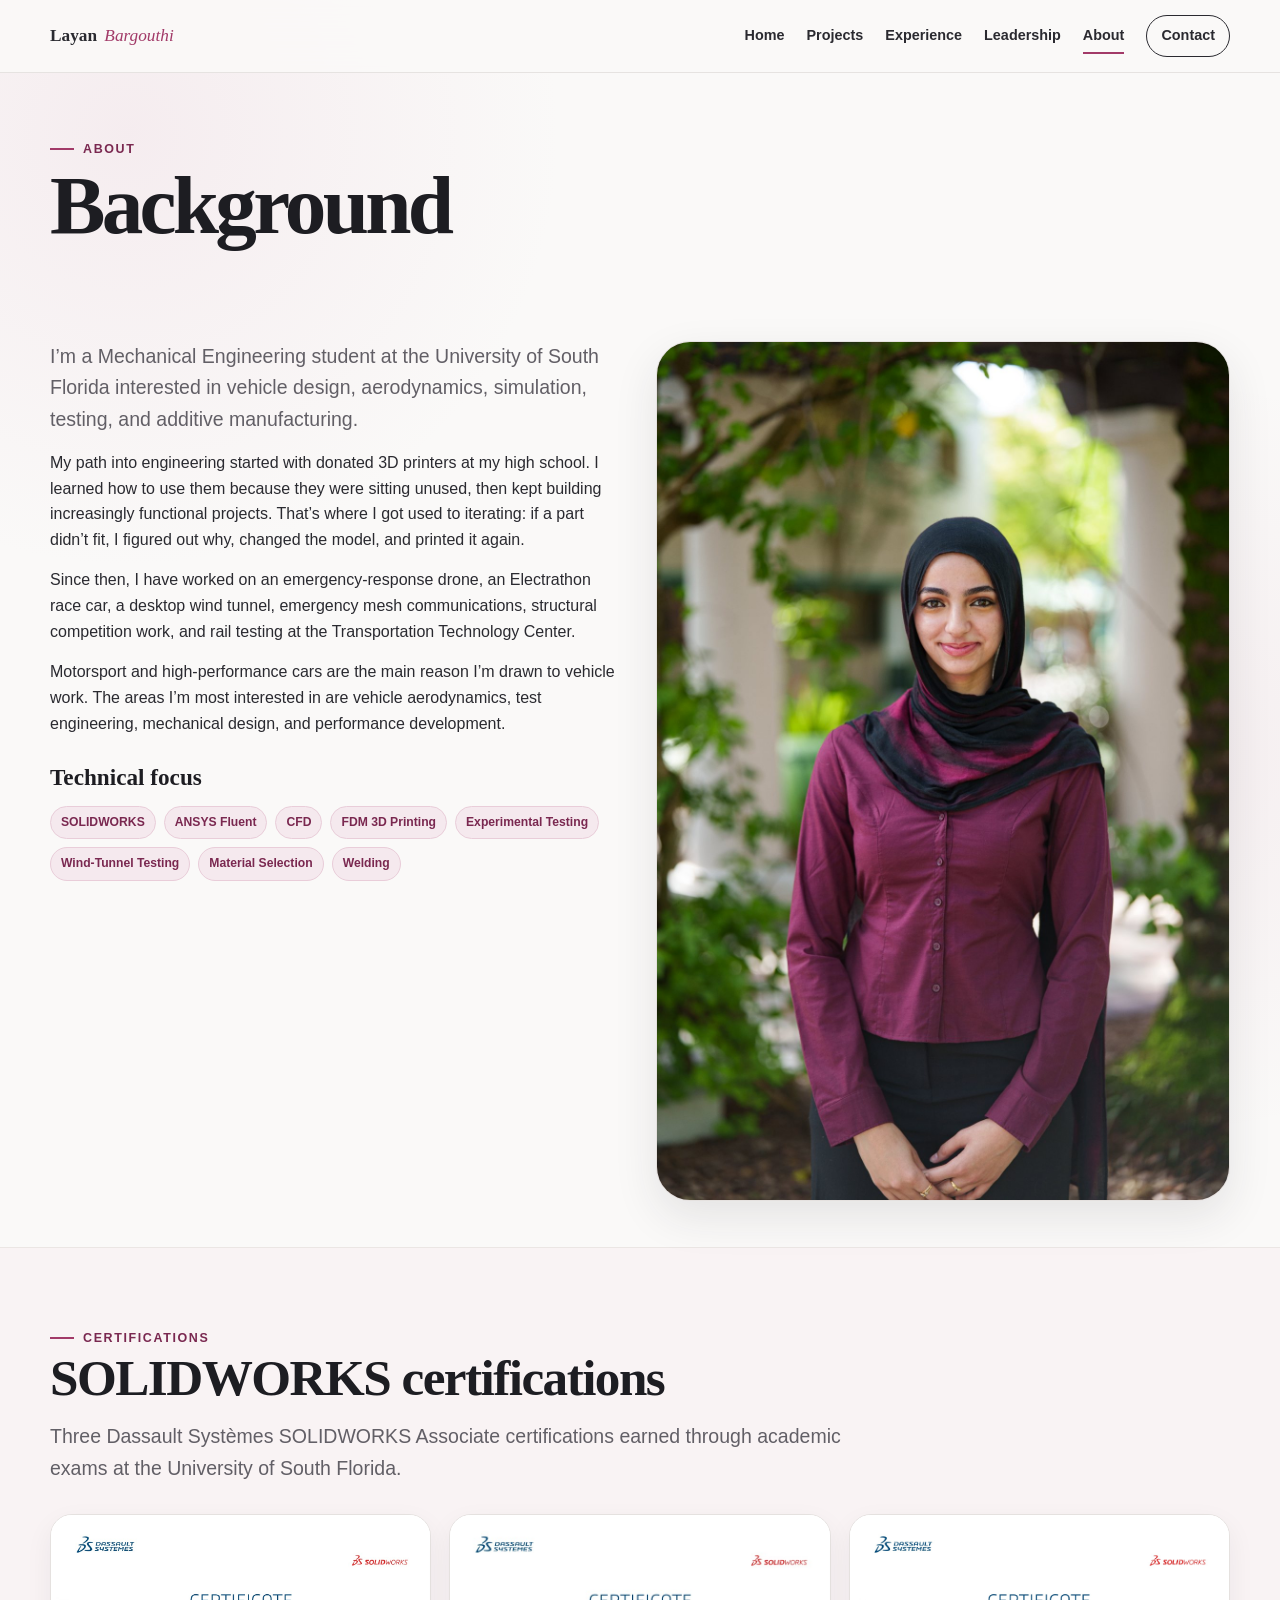
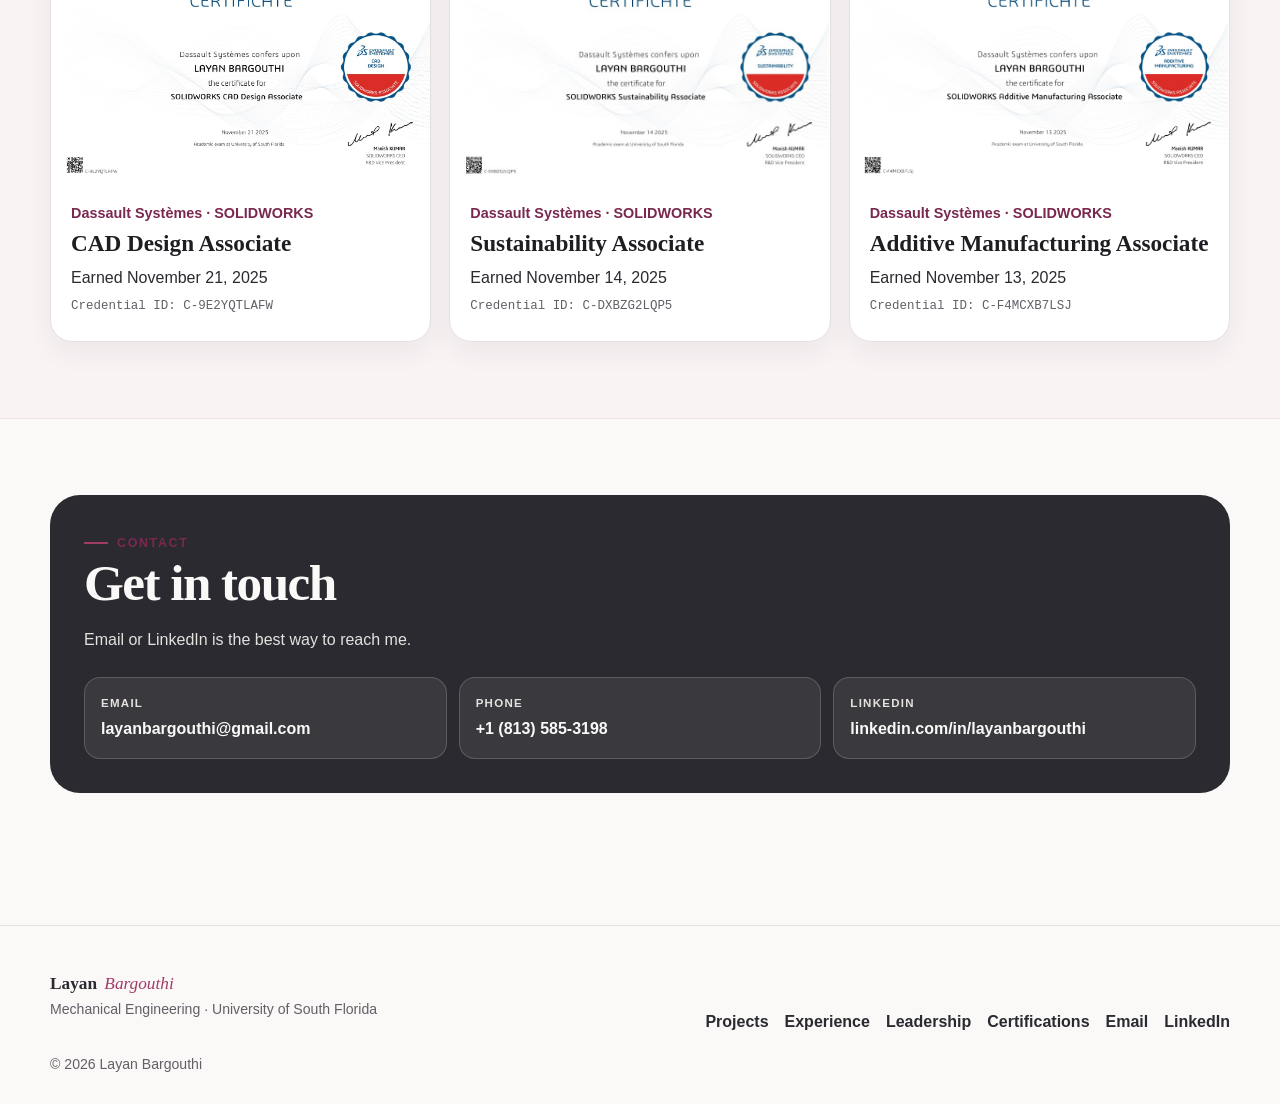
==== commit 7cceb505: "Return to a rose accent with warm neutrals and broaden the interests section Co-Authored-By: Claude " ====
--- a/about.html
+++ b/about.html
@@ -1,6 +1,6 @@
 <!doctype html><html lang="en"><head><meta charset="utf-8"><meta name="viewport" content="width=device-width,initial-scale=1">
 <meta name="description" content="Layan Bargouthi mechanical engineering portfolio">
-<title>About | Layan Bargouthi</title><link rel="stylesheet" href="styles.css?v=20261114"></head><body><header class="site-header"><div class="container nav">
+<title>About | Layan Bargouthi</title><link rel="stylesheet" href="styles.css?v=20261114b"></head><body><header class="site-header"><div class="container nav">
 <a class="brand" href="index.html">Layan <span class="signature">Bargouthi</span></a>
 <button class="menu-btn" aria-label="Open navigation">☰</button>
 <nav class="nav-links"><a href="index.html" class="">Home</a><a href="projects.html" class="">Projects</a><a href="experience.html" class="">Experience</a><a href="leadership.html" class="">Leadership</a><a href="about.html" class="active">About</a><a class="nav-cta" href="about.html#contact">Contact</a></nav>
--- a/styles.css
+++ b/styles.css
@@ -1,17 +1,17 @@
 
 :root{
-  --bg:#f7f9fb;
+  --bg:#faf9f8;
   --paper:#ffffff;
-  --paper-2:#eef2f6;
-  --tint:#c9d6e3;
-  --tint-soft:#e8eef4;
-  --accent:#1f4e79;
-  --accent-dark:#14365a;
-  --brown:#1f2a37;
-  --brown-2:#526071;
-  --line:#dbe2ea;
+  --paper-2:#f4f1f0;
+  --tint:#e6c4d3;
+  --tint-soft:#f5e9ee;
+  --accent:#a23a68;
+  --accent-dark:#7a2850;
+  --brown:#2a2a30;
+  --brown-2:#625f66;
+  --line:#e5e1df;
   --sage:#dfe8de;
-  --shadow:0 16px 44px rgba(31,42,55,.10);
+  --shadow:0 16px 44px rgba(42,42,48,.10);
   --radius:24px;
 }
 *{box-sizing:border-box}
@@ -20,8 +20,8 @@
   margin:0;
   color:var(--brown);
   background:
-    radial-gradient(circle at 10% 5%, rgba(201,214,227,.24), transparent 27rem),
-    radial-gradient(circle at 92% 28%, rgba(31,78,121,.06), transparent 24rem),
+    radial-gradient(circle at 10% 5%, rgba(230,196,211,.24), transparent 27rem),
+    radial-gradient(circle at 92% 28%, rgba(162,58,104,.06), transparent 24rem),
     var(--bg);
   font-family:"Segoe UI",Arial,sans-serif;
   line-height:1.62;
@@ -33,10 +33,10 @@
 .container{width:min(1180px,calc(100% - 40px));margin:auto}
 .section{padding:76px 0}
 .section.tight{padding:46px 0}
-.section.soft{background:rgba(232,238,244,.42);border-block:1px solid rgba(219,226,234,.7)}
+.section.soft{background:rgba(245,233,238,.42);border-block:1px solid rgba(229,225,223,.7)}
 .eyebrow{font-size:.78rem;letter-spacing:.13em;text-transform:uppercase;font-weight:800;color:var(--accent-dark)}
 .eyebrow:before{content:"";display:inline-block;width:24px;height:2px;margin:0 9px 3px 0;background:var(--accent)}
-h1,h2,h3,h4{font-family:Georgia,"Times New Roman",serif;line-height:1.08;margin:0 0 16px;color:#14202e}
+h1,h2,h3,h4{font-family:Georgia,"Times New Roman",serif;line-height:1.08;margin:0 0 16px;color:#1d1d22}
 h1{font-size:clamp(3rem,7vw,6.5rem);letter-spacing:-.045em}
 h2{font-size:clamp(2rem,4vw,3.8rem);letter-spacing:-.03em}
 h3{font-size:1.45rem}
@@ -50,7 +50,7 @@
 code{font-family:Consolas,monospace;background:var(--tint-soft);padding:.1em .35em;border-radius:6px}
 hr{border:0;border-top:1px solid var(--line);margin:34px 0}
 
-.site-header{position:sticky;top:0;z-index:60;background:rgba(247,249,251,.92);backdrop-filter:blur(16px);border-bottom:1px solid rgba(219,226,234,.9)}
+.site-header{position:sticky;top:0;z-index:60;background:rgba(250,249,248,.92);backdrop-filter:blur(16px);border-bottom:1px solid rgba(229,225,223,.9)}
 .nav{height:72px;display:flex;align-items:center;justify-content:space-between;gap:22px}
 .brand{font-family:Georgia,"Times New Roman",serif;font-weight:700;font-size:1.08rem;white-space:nowrap}
 .brand .signature{font-size:1.08rem;margin-left:3px}
@@ -70,7 +70,7 @@
 .btn{display:inline-flex;align-items:center;justify-content:center;gap:8px;padding:12px 18px;border-radius:999px;border:1px solid var(--brown);font-weight:800;transition:.2s ease}
 .btn.primary{background:var(--brown);color:#fff}
 .btn.secondary{background:rgba(255,255,255,.55)}
-.btn:hover{transform:translateY(-2px);box-shadow:0 8px 20px rgba(31,42,55,.12)}
+.btn:hover{transform:translateY(-2px);box-shadow:0 8px 20px rgba(42,42,48,.12)}
 .hero-photo{border-radius:34px;overflow:hidden;box-shadow:var(--shadow);border:1px solid var(--line);background:var(--tint-soft);position:relative;min-height:520px}
 .hero-photo img{width:100%;height:100%;min-height:520px;object-fit:cover;object-position:center 34%}
 .hero-photo .photo-label{position:absolute;left:18px;bottom:18px;background:rgba(255,255,255,.90);backdrop-filter:blur(8px);padding:10px 13px;border-radius:14px;border:1px solid var(--line);font-size:.85rem}
@@ -80,7 +80,7 @@
 .quick span{display:block;font-size:.84rem;color:var(--brown-2);margin-top:3px}
 
 .card-grid{display:grid;grid-template-columns:repeat(3,1fr);gap:22px;margin-top:32px}
-.card{background:rgba(255,255,255,.92);border:1px solid var(--line);border-radius:var(--radius);overflow:hidden;box-shadow:0 10px 28px rgba(31,42,55,.06);transition:.22s ease;display:flex;flex-direction:column}
+.card{background:rgba(255,255,255,.92);border:1px solid var(--line);border-radius:var(--radius);overflow:hidden;box-shadow:0 10px 28px rgba(42,42,48,.06);transition:.22s ease;display:flex;flex-direction:column}
 .card:hover{transform:translateY(-4px);box-shadow:var(--shadow)}
 .card-media{aspect-ratio:16/10;overflow:hidden;background:var(--tint-soft)}
 .card-media img{width:100%;height:100%;object-fit:cover}
@@ -88,16 +88,16 @@
 .card-body p{color:var(--brown-2)}
 .card-link{margin-top:auto;padding-top:10px;font-weight:800;color:var(--accent-dark)}
 .tag-row,.project-meta{display:flex;gap:8px;flex-wrap:wrap}
-.tag{font-size:.76rem;font-weight:800;padding:6px 10px;background:var(--tint-soft);color:var(--accent-dark);border:1px solid #cfdbe7;border-radius:999px}
+.tag{font-size:.76rem;font-weight:800;padding:6px 10px;background:var(--tint-soft);color:var(--accent-dark);border:1px solid #e9cdd9;border-radius:999px}
 .project-meta{margin:18px 0 0}
 .wide-card{display:grid;grid-template-columns:1fr 1fr;overflow:hidden;border:1px solid var(--line);border-radius:30px;background:var(--paper);box-shadow:var(--shadow)}
 .wide-card .media{min-height:360px}
 .wide-card .media img{width:100%;height:100%;object-fit:cover}
 .wide-card .copy{padding:36px}
 
-.feature-band{background:var(--brown);color:#f7f9fb;border-radius:30px;padding:36px;display:grid;grid-template-columns:1.1fr .9fr;gap:38px;align-items:center}
-.feature-band h2{color:#f7f9fb}
-.feature-band .lead{color:#dbe2ea}
+.feature-band{background:var(--brown);color:#faf9f8;border-radius:30px;padding:36px;display:grid;grid-template-columns:1.1fr .9fr;gap:38px;align-items:center}
+.feature-band h2{color:#faf9f8}
+.feature-band .lead{color:#e5e1df}
 .feature-band .eyebrow{color:var(--tint)}
 .feature-band .eyebrow:before{background:var(--tint)}
 .pill-list{display:flex;gap:9px;flex-wrap:wrap}
@@ -145,7 +145,7 @@
 .steps{counter-reset:step;display:grid;gap:12px;margin:18px 0}
 .step{display:grid;grid-template-columns:42px 1fr;gap:12px;align-items:start;background:var(--paper);border:1px solid var(--line);padding:14px;border-radius:16px}
 .step:before{counter-increment:step;content:counter(step);width:32px;height:32px;display:grid;place-items:center;border-radius:50%;background:var(--accent);color:#fff;font-weight:800}
-.note{font-size:.88rem;color:var(--brown-2);padding:14px 16px;border:1px dashed #c3ccd6;border-radius:14px;background:rgba(255,255,255,.45)}
+.note{font-size:.88rem;color:var(--brown-2);padding:14px 16px;border:1px dashed #d0cbc9;border-radius:14px;background:rgba(255,255,255,.45)}
 
 .split{display:grid;grid-template-columns:1fr 1fr;gap:32px;align-items:start}
 .photo-stack{display:grid;grid-template-columns:1fr 1fr;gap:12px}
@@ -161,17 +161,17 @@
 .text-card p{color:var(--brown-2)}
 
 .newsletter-spread{display:grid;grid-template-columns:1fr 1fr;gap:16px;align-items:start}
-.newsletter-spread img{width:100%;border:1px solid var(--line);border-radius:18px;box-shadow:0 10px 26px rgba(31,42,55,.08)}
-
-.contact-box{background:var(--brown);color:#f7f9fb;border-radius:30px;padding:34px}
-.contact-box h2{color:#f7f9fb}
+.newsletter-spread img{width:100%;border:1px solid var(--line);border-radius:18px;box-shadow:0 10px 26px rgba(42,42,48,.08)}
+
+.contact-box{background:var(--brown);color:#faf9f8;border-radius:30px;padding:34px}
+.contact-box h2{color:#faf9f8}
 .contact-box a{color:var(--tint);font-weight:800}
 
 .footer{padding:44px 0 28px;border-top:1px solid var(--line);margin-top:56px}
 .footer-grid{display:flex;justify-content:space-between;align-items:flex-end;gap:28px}
 .footer-links{display:flex;gap:16px;flex-wrap:wrap;font-weight:700}
 
-.lightbox{position:fixed;inset:0;z-index:200;background:rgba(20,28,38,.92);display:none;align-items:center;justify-content:center;padding:34px}
+.lightbox{position:fixed;inset:0;z-index:200;background:rgba(32,32,38,.92);display:none;align-items:center;justify-content:center;padding:34px}
 .lightbox.open{display:flex}
 .lightbox img{max-width:min(1200px,92vw);max-height:85vh;border-radius:18px;box-shadow:0 24px 80px rgba(0,0,0,.4)}
 .lightbox-close{position:absolute;right:24px;top:18px;border:0;background:rgba(255,255,255,.12);color:white;width:42px;height:42px;border-radius:50%;font-size:1.5rem;cursor:pointer}
@@ -205,19 +205,19 @@
 .personal-build-grid .card-media{aspect-ratio:4/3}
 .personal-hero img{object-fit:contain;background:#fff;max-height:720px}
 .cert-grid{display:grid;grid-template-columns:repeat(3,1fr);gap:18px;margin-top:30px}
-.cert-card{background:var(--paper);border:1px solid var(--line);border-radius:22px;overflow:hidden;box-shadow:0 10px 28px rgba(31,42,55,.06)}
+.cert-card{background:var(--paper);border:1px solid var(--line);border-radius:22px;overflow:hidden;box-shadow:0 10px 28px rgba(42,42,48,.06)}
 .cert-image-button{all:unset;display:block;width:100%;cursor:zoom-in;background:#fff}
 .cert-card img{width:100%;aspect-ratio:1.42/1;object-fit:contain;background:#fff}
 .cert-copy{padding:18px 20px 20px}
 .cert-copy h3{margin:5px 0 9px}
 .cert-copy p{margin-bottom:5px}
 .credential-id{font-family:Consolas,monospace;font-size:.78rem;color:var(--brown-2);word-break:break-word}
-.contact-intro{max-width:720px;color:#dbe2ea}
+.contact-intro{max-width:720px;color:#e5e1df}
 .contact-links{display:grid;grid-template-columns:repeat(3,1fr);gap:12px;margin-top:24px}
 .contact-links a{display:block;padding:16px;border-radius:16px;border:1px solid rgba(255,255,255,.18);background:rgba(255,255,255,.07);transition:.2s ease}
 .contact-links a:hover{transform:translateY(-2px);background:rgba(255,255,255,.11)}
-.contact-links span{display:block;font-size:.72rem;text-transform:uppercase;letter-spacing:.11em;color:#dbe2ea;font-weight:800;margin-bottom:4px}
-.contact-links strong{color:#f7f9fb;display:block;overflow-wrap:anywhere}
+.contact-links span{display:block;font-size:.72rem;text-transform:uppercase;letter-spacing:.11em;color:#e5e1df;font-weight:800;margin-bottom:4px}
+.contact-links strong{color:#faf9f8;display:block;overflow-wrap:anywhere}
 .homepage-secondary{align-items:stretch}
 .homepage-secondary>div{background:var(--paper);border:1px solid var(--line);border-radius:24px;padding:28px}
 @media(max-width:950px){.cert-grid{grid-template-columns:1fr 1fr}.contact-links{grid-template-columns:1fr}}
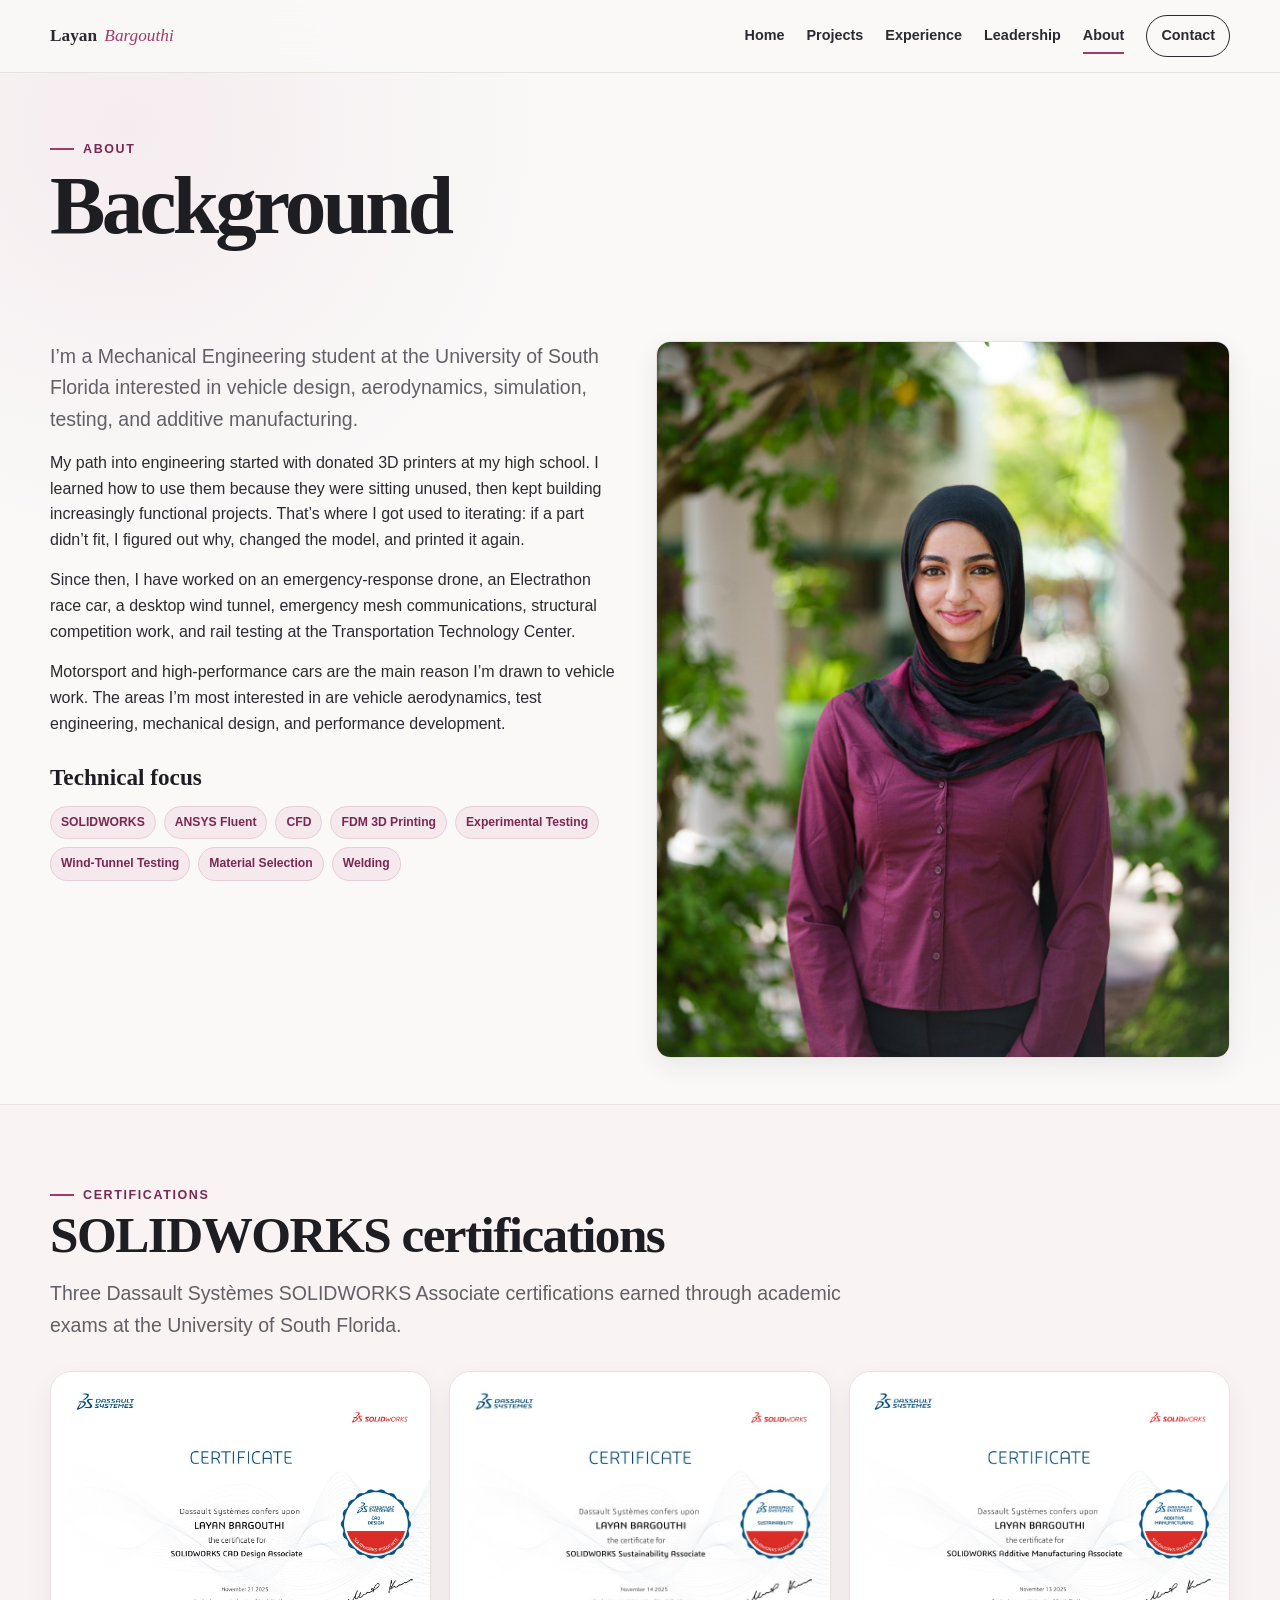
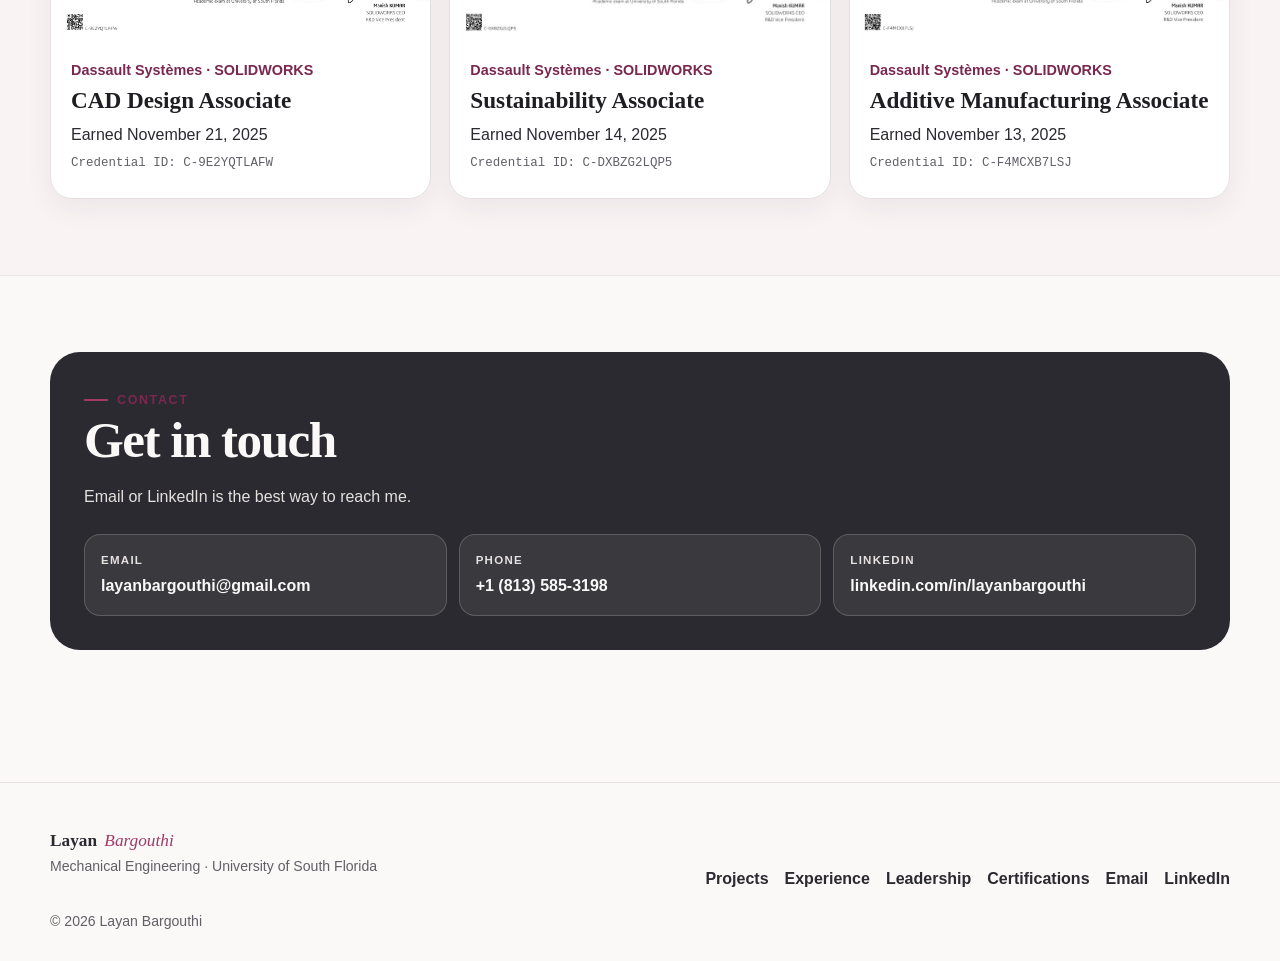
==== commit 1c8fd0a3: "Simplify hero photo frame with a smaller radius and caption bar Co-Authored-By: Claude Sonnet 5.5 <n" ====
--- a/about.html
+++ b/about.html
@@ -1,6 +1,6 @@
 <!doctype html><html lang="en"><head><meta charset="utf-8"><meta name="viewport" content="width=device-width,initial-scale=1">
 <meta name="description" content="Layan Bargouthi mechanical engineering portfolio">
-<title>About | Layan Bargouthi</title><link rel="stylesheet" href="styles.css?v=20261114b"></head><body><header class="site-header"><div class="container nav">
+<title>About | Layan Bargouthi</title><link rel="stylesheet" href="styles.css?v=20261114c"></head><body><header class="site-header"><div class="container nav">
 <a class="brand" href="index.html">Layan <span class="signature">Bargouthi</span></a>
 <button class="menu-btn" aria-label="Open navigation">☰</button>
 <nav class="nav-links"><a href="index.html" class="">Home</a><a href="projects.html" class="">Projects</a><a href="experience.html" class="">Experience</a><a href="leadership.html" class="">Leadership</a><a href="about.html" class="active">About</a><a class="nav-cta" href="about.html#contact">Contact</a></nav>
--- a/styles.css
+++ b/styles.css
@@ -71,9 +71,9 @@
 .btn.primary{background:var(--brown);color:#fff}
 .btn.secondary{background:rgba(255,255,255,.55)}
 .btn:hover{transform:translateY(-2px);box-shadow:0 8px 20px rgba(42,42,48,.12)}
-.hero-photo{border-radius:34px;overflow:hidden;box-shadow:var(--shadow);border:1px solid var(--line);background:var(--tint-soft);position:relative;min-height:520px}
-.hero-photo img{width:100%;height:100%;min-height:520px;object-fit:cover;object-position:center 34%}
-.hero-photo .photo-label{position:absolute;left:18px;bottom:18px;background:rgba(255,255,255,.90);backdrop-filter:blur(8px);padding:10px 13px;border-radius:14px;border:1px solid var(--line);font-size:.85rem}
+.hero-photo{border-radius:14px;overflow:hidden;box-shadow:0 8px 24px rgba(42,42,48,.08);border:1px solid var(--line);background:#fff;position:relative}
+.hero-photo img{width:100%;height:auto;aspect-ratio:4/5;object-fit:cover;object-position:center 22%}
+.hero-photo .photo-label{position:static;background:#fff;padding:12px 16px;border-top:1px solid var(--line);font-size:.85rem;color:var(--brown-2);letter-spacing:.02em}
 .quick-grid{display:grid;grid-template-columns:repeat(3,1fr);gap:12px;margin-top:30px}
 .quick{background:rgba(255,255,255,.72);border:1px solid var(--line);padding:15px 16px;border-radius:18px}
 .quick strong{display:block;font-size:1rem;color:var(--accent-dark)}
@@ -181,8 +181,8 @@
   .project-aside{position:static}
   .card-grid{grid-template-columns:repeat(2,1fr)}
   .gallery.three{grid-template-columns:repeat(2,1fr)}
-  .hero-photo{min-height:420px}
-  .hero-photo img{min-height:420px}
+  
+  
 }
 @media(max-width:700px){
   .container{width:min(100% - 26px,1180px)}
@@ -190,7 +190,7 @@
   .nav-links.open{display:flex}
   .menu-btn{display:block}
   .hero{padding-top:48px}
-  .hero-photo,.hero-photo img{min-height:360px}
+  
   .quick-grid,.card-grid,.gallery,.gallery.three,.metric-grid,.text-cards,.newsletter-spread{grid-template-columns:1fr}
   .figure img,.figure.tall img{height:auto;max-height:520px}
   .timeline-item{grid-template-columns:1fr;gap:4px}
